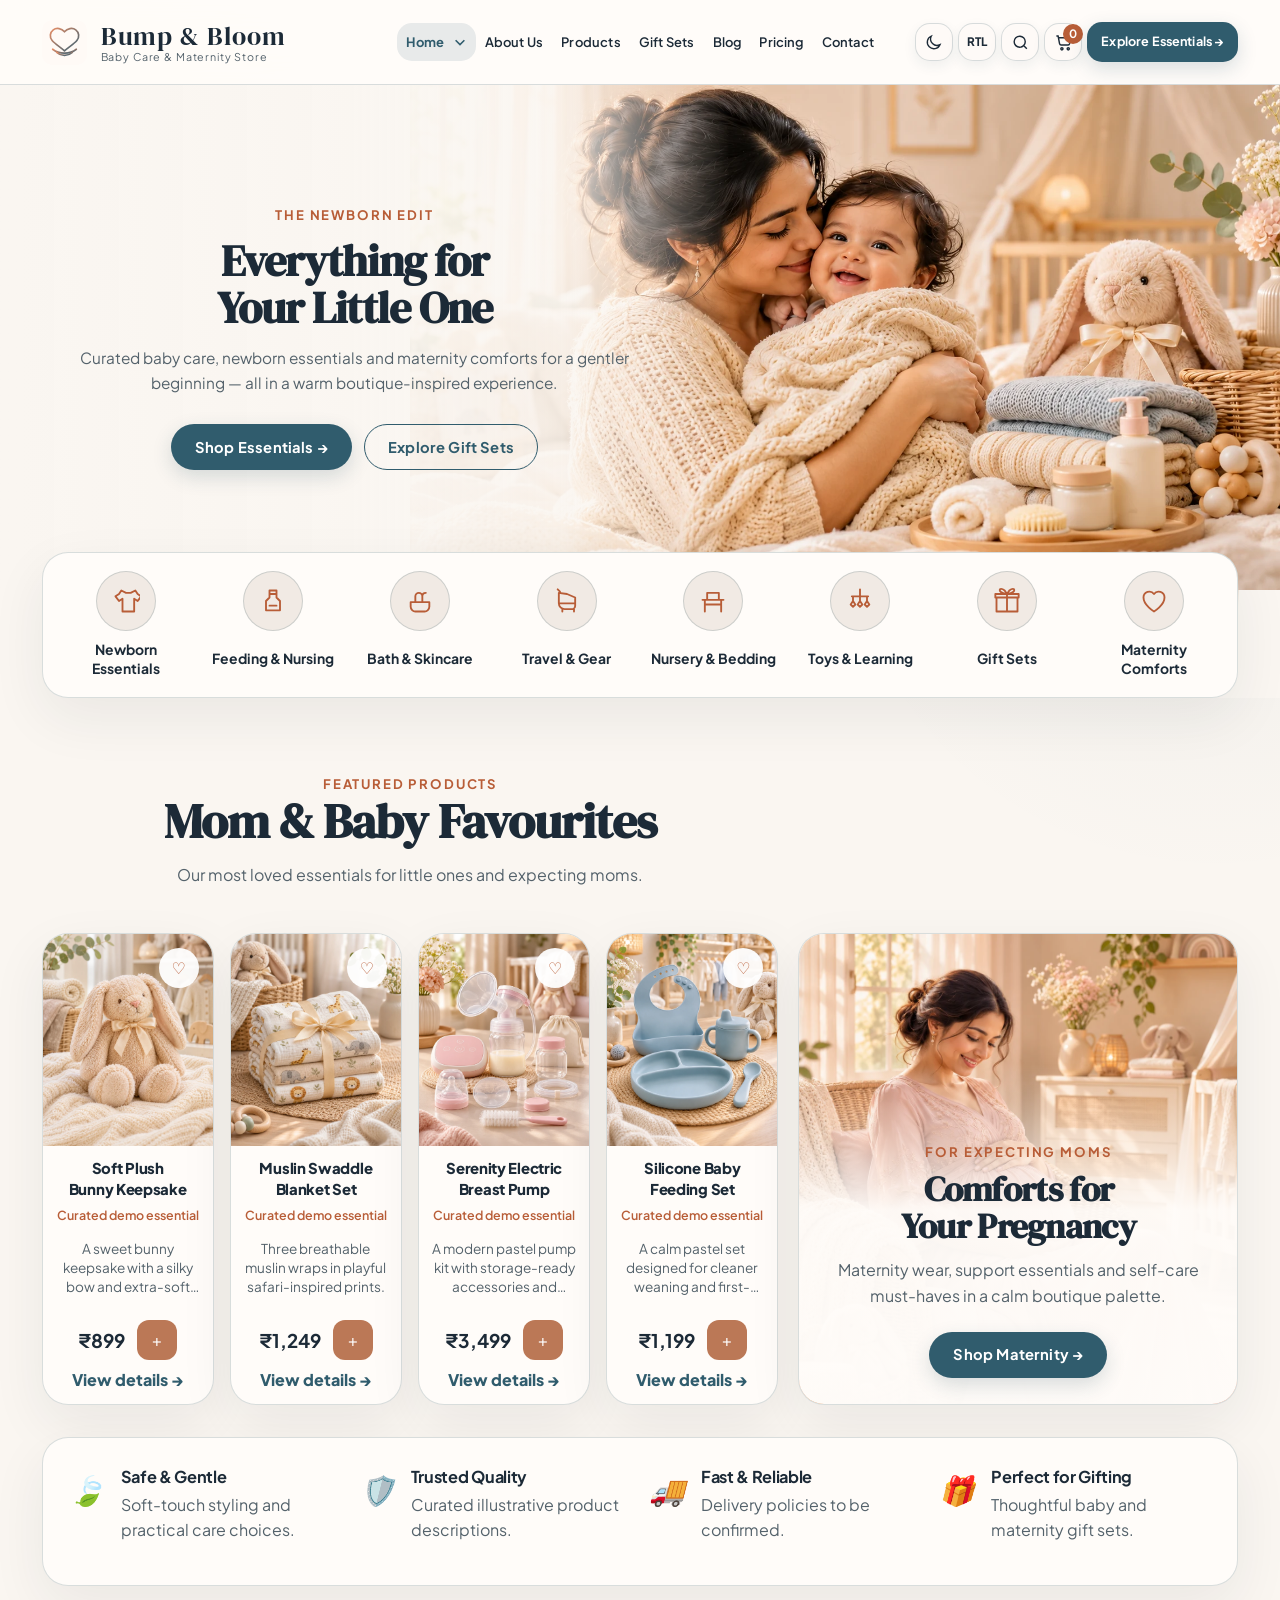
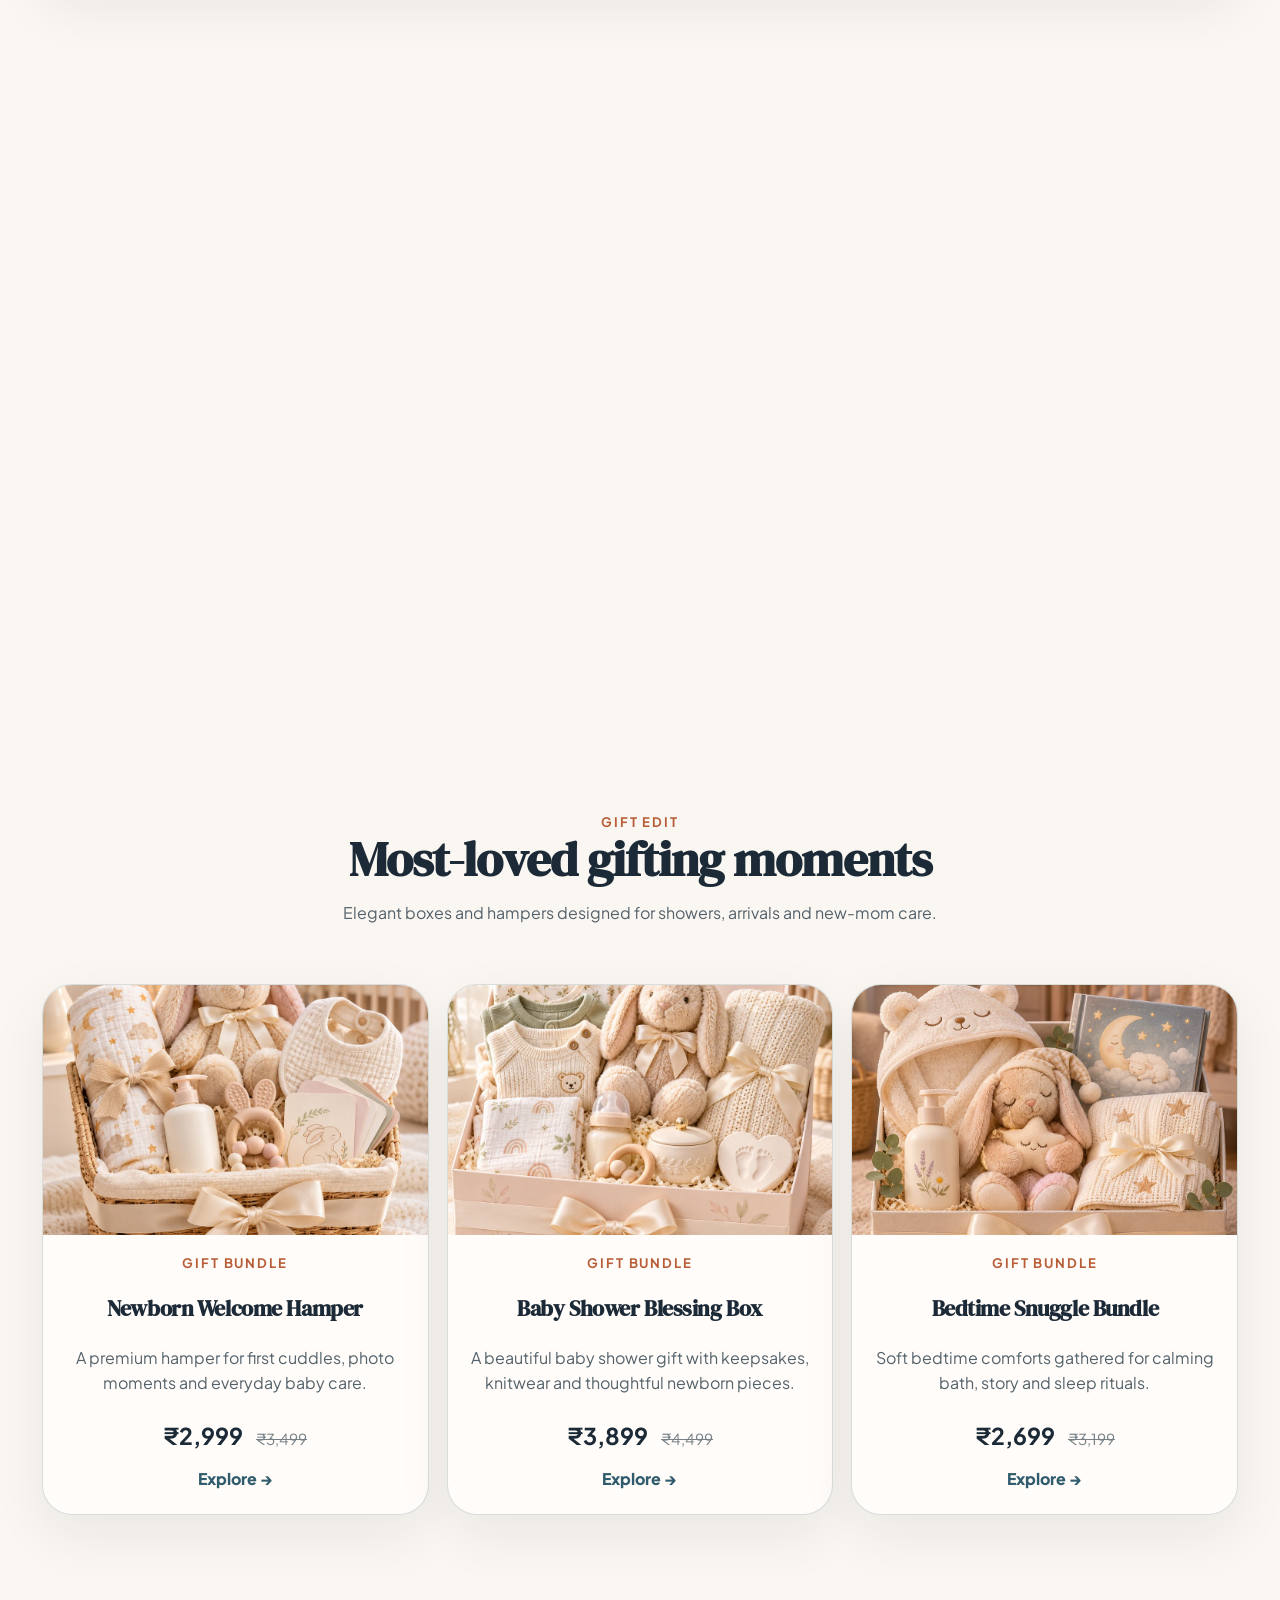
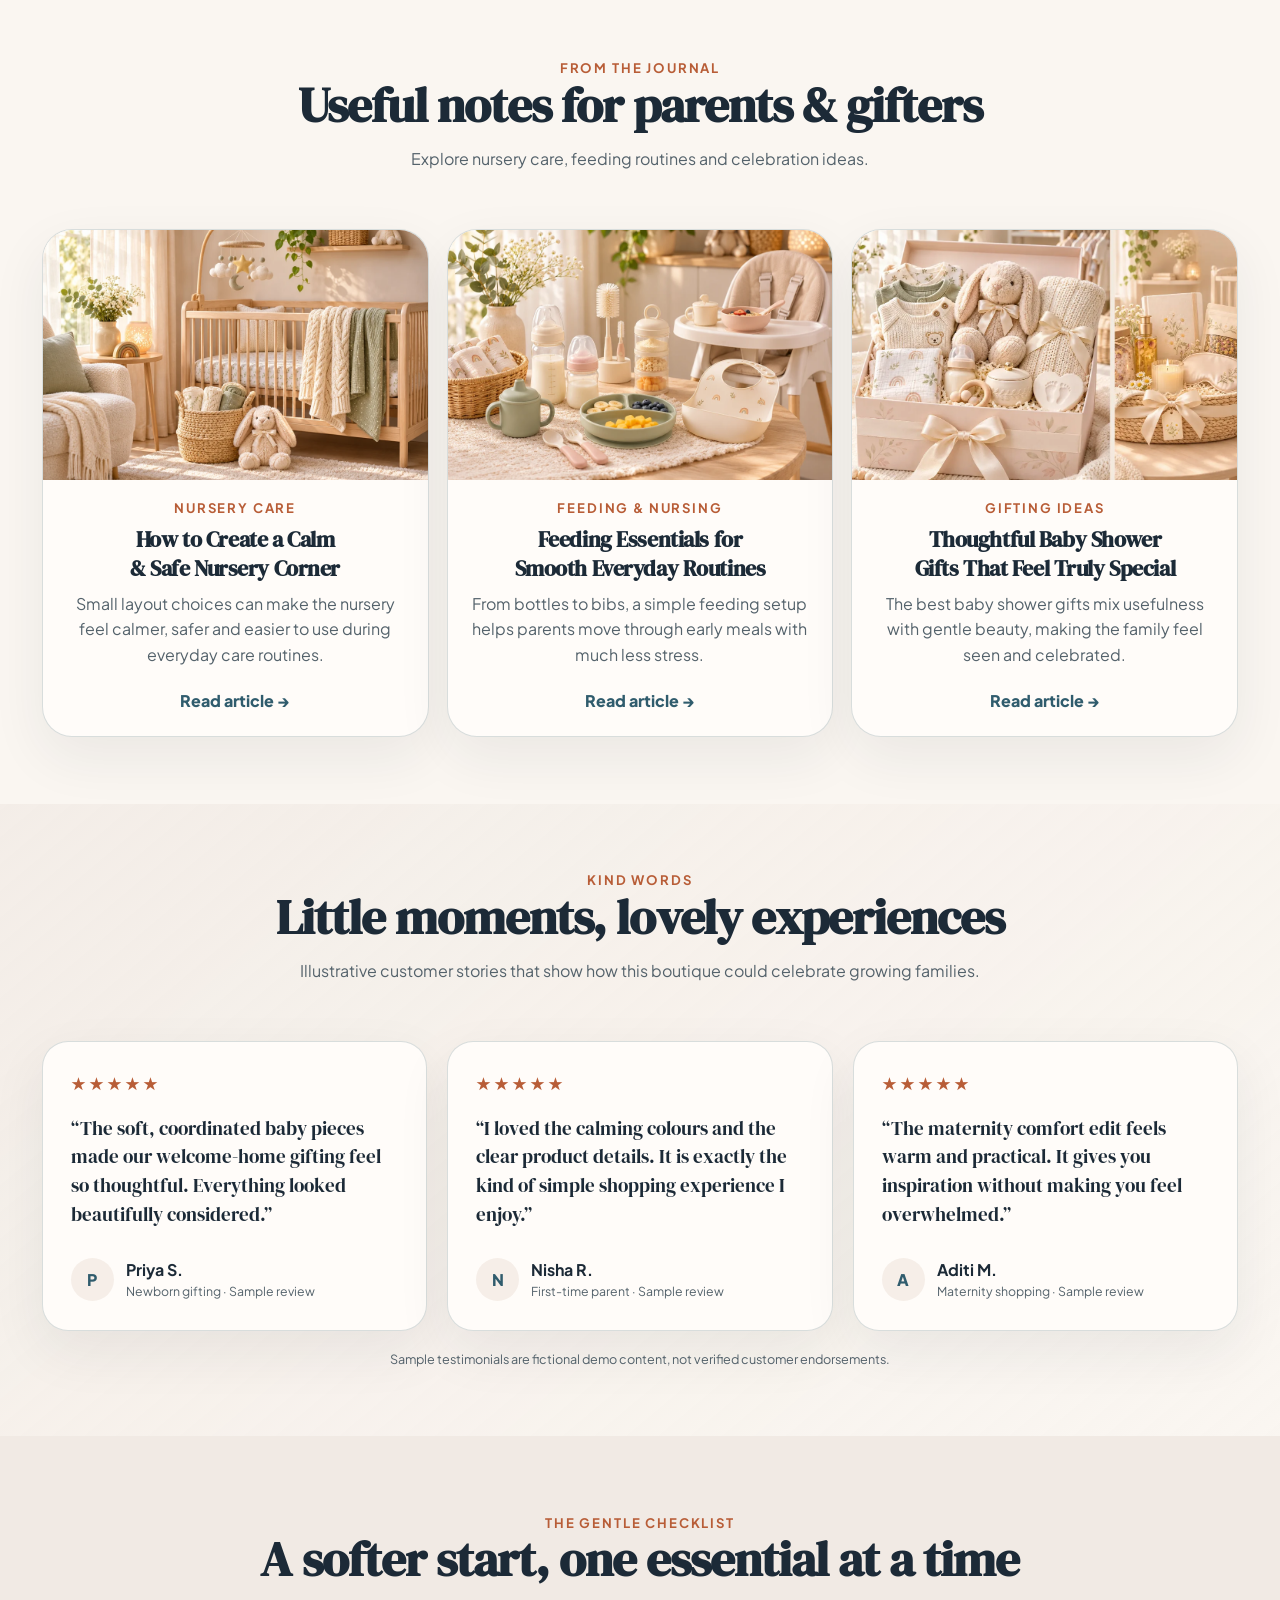
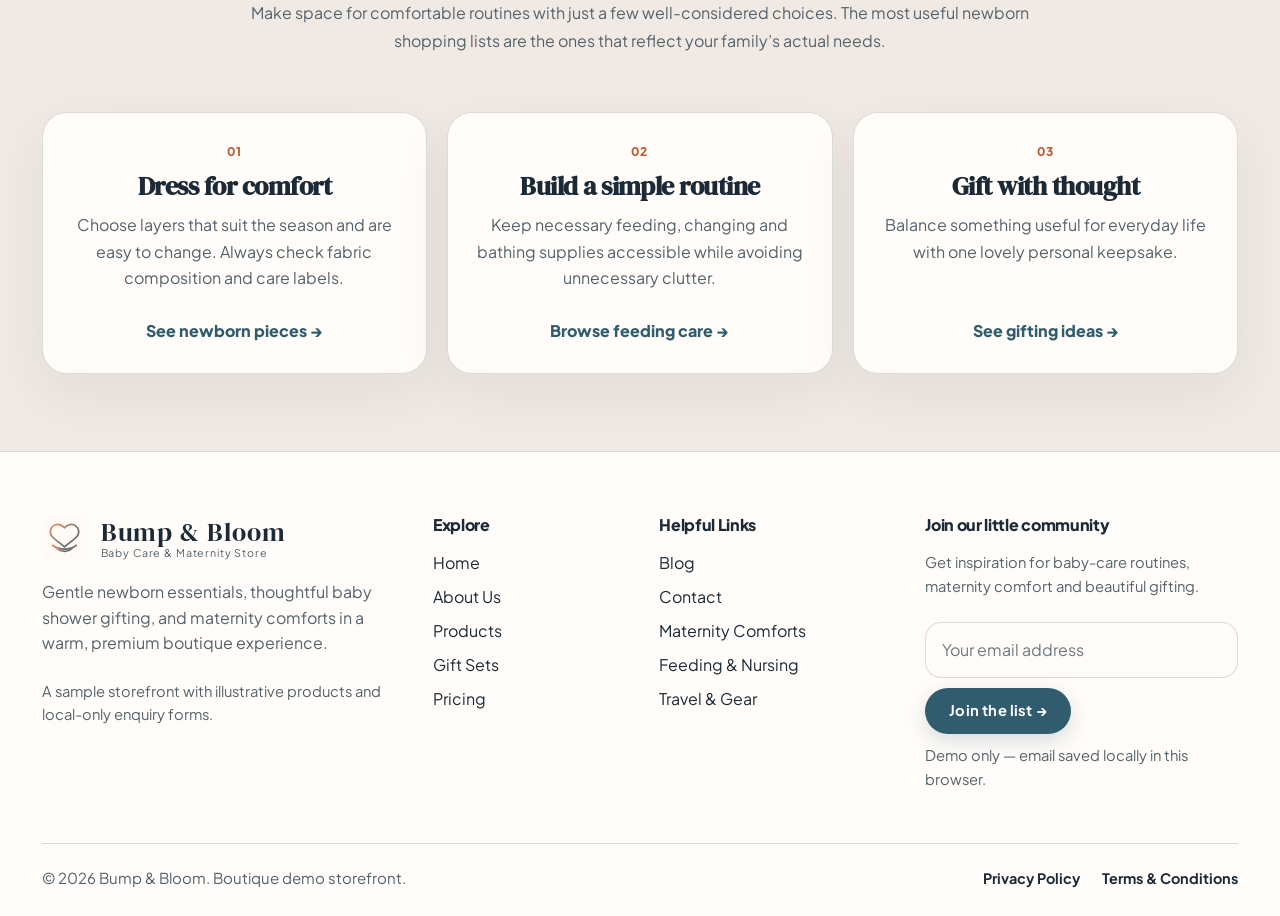
==== Bump and Bloom/index.html @ e18dec55 "Add files via upload" ====
<!DOCTYPE html>

<html data-theme="light" dir="ltr" lang="en">
<head>
<meta charset="utf-8"/>
<meta content="width=device-width, initial-scale=1.0" name="viewport"/>
<meta content="Bump &amp; Bloom — premium baby care, maternity comforts and thoughtful gift sets." name="description"/>
<title>Bump &amp; Bloom | Baby Care &amp; Maternity Store</title>
<link href="assets/icons/favicon.png" rel="icon"/>
<link href="assets/icons/apple-touch-icon.png" rel="apple-touch-icon"/>
<link href="https://fonts.googleapis.com" rel="preconnect"/>
<link crossorigin="" href="https://fonts.gstatic.com" rel="preconnect"/>
<link href="https://fonts.googleapis.com/css2?family=DM+Serif+Display:ital@0;1&amp;family=Plus+Jakarta+Sans:wght@400;500;600;700;800&amp;display=swap" rel="stylesheet"/>
<link href="assets/css/style.css" rel="stylesheet"/>
<link href="assets/css/refinement.css" rel="stylesheet"/><link href="assets/css/premium-update.css" rel="stylesheet"/><link href="assets/css/grand-alignment.css" rel="stylesheet"/><link href="assets/css/site-improvements.css" rel="stylesheet"/>
<script defer="" src="assets/js/data.js"></script>
<script defer="" src="assets/js/site.js"></script>
</head>
<body class="page-tint" data-page="home1">
<div id="siteHeader"></div>
<main>
<section class="hero"><div class="container hero-shell"><div class="hero-grid"><div class="hero-copy"><span class="eyebrow">The Newborn Edit</span><h1>Everything for Your Little One</h1><p class="lead">Curated baby care, newborn essentials and maternity comforts for a gentler beginning — all in a warm boutique-inspired experience.</p><div class="button-row"><a class="btn btn-primary" href="products.html">Shop Essentials →</a><a class="btn btn-outline" href="gift-sets.html">Explore Gift Sets</a></div></div><div class="hero-visual"><img alt="Mother cuddling a smiling baby in a warm nursery" src="assets/images/hero-home.webp"/></div></div></div><div class="container floating-cats"><div class="category-strip glass"><a class="cat-pill" href="products.html?category=Newborn%20Essentials"><div class="cat-icon"><svg aria-hidden="true" fill="none" stroke="currentColor" stroke-linecap="round" stroke-linejoin="round" stroke-width="1.6" viewbox="0 0 24 24"><path d="m8 3-2 3-3 2 3 4 3-2v11h10V10l3 2 3-4-3-2-2-3-4 2h-4z"></path></svg></div><span>Newborn Essentials</span></a><a class="cat-pill" href="products.html?category=Feeding%20%26%20Nursing"><div class="cat-icon"><svg aria-hidden="true" fill="none" stroke="currentColor" stroke-linecap="round" stroke-linejoin="round" stroke-width="1.6" viewbox="0 0 24 24"><path d="M9 3h6v3h-6zM9 6v3l-3 3v8h12v-8l-3-3V6M9 16h6"></path></svg></div><span>Feeding &amp; Nursing</span></a><a class="cat-pill" href="products.html?category=Bath%20%26%20Skincare"><div class="cat-icon"><svg aria-hidden="true" fill="none" stroke="currentColor" stroke-linecap="round" stroke-linejoin="round" stroke-width="1.6" viewbox="0 0 24 24"><path d="M4 13h16v4c0 2-2 4-4 4H8c-2 0-4-2-4-4zm4 0V8a3 3 0 0 1 6 0v5M14 8c0-2 1-3 3-3"></path></svg></div><span>Bath &amp; Skincare</span></a><a class="cat-pill" href="products.html?category=Travel%20%26%20Gear"><div class="cat-icon"><svg aria-hidden="true" fill="none" stroke="currentColor" stroke-linecap="round" stroke-linejoin="round" stroke-width="1.6" viewbox="0 0 24 24"><path d="M5 5v9a5 5 0 0 0 5 5h6a3 3 0 0 0 3-3V9l-7-3-7-1Zm0 9h14M8 19v2M18 19v2M6 4 4 2"></path></svg></div><span>Travel &amp; Gear</span></a><a class="cat-pill" href="products.html?category=Nursery%20%26%20Bedding"><div class="cat-icon"><svg aria-hidden="true" fill="none" stroke="currentColor" stroke-linecap="round" stroke-linejoin="round" stroke-width="1.6" viewbox="0 0 24 24"><path d="M3 11h18M5 11v10M19 11v10M5 15h14M7 5v6M17 5v6M7 5h10"></path></svg></div><span>Nursery &amp; Bedding</span></a><a class="cat-pill" href="products.html?category=Toys%20%26%20Learning"><div class="cat-icon"><svg aria-hidden="true" fill="none" stroke="currentColor" stroke-linecap="round" stroke-linejoin="round" stroke-width="1.6" viewbox="0 0 24 24"><path d="M12 2v6M5 8h14M6 8v4M12 8v4M18 8v4M6 12l-2 3 2 2 2-2zm6 0-2 3 2 2 2-2zm6 0-2 3 2 2 2-2z"></path></svg></div><span>Toys &amp; Learning</span></a><a class="cat-pill" href="gift-sets.html"><div class="cat-icon"><svg aria-hidden="true" fill="none" stroke="currentColor" stroke-linecap="round" stroke-linejoin="round" stroke-width="1.6" viewbox="0 0 24 24"><path d="M3 9h18v12H3zM2 6h20v3H2zM12 6v15M12 6C3 5 5-1 10 3l2 3zm0 0c9-1 7-7 2-3l-2 3z"></path></svg></div><span>Gift Sets</span></a><a class="cat-pill" href="products.html"><div class="cat-icon"><svg aria-hidden="true" fill="none" stroke="currentColor" stroke-linecap="round" stroke-linejoin="round" stroke-width="1.6" viewbox="0 0 24 24"><path d="M12 21s-9-5.4-9-12a5 5 0 0 1 9-3 5 5 0 0 1 9 3c0 6.6-9 12-9 12z"></path></svg></div><span>Maternity Comforts</span></a></div></div></section>
<section class="section"><div class="section-head center featured-intro"><span class="eyebrow">Featured Products</span><h2>Mom &amp; Baby Favourites</h2><p>Our most loved essentials for little ones and expecting moms.</p></div><div class="container featured-wrap"><div><div class="products-grid" id="homeFeatured"></div></div><aside class="promo-card card reveal aligned-promo"><img alt="Expecting mother in a blush dress seated in a cozy nursery" src="assets/images/promo-maternity.webp"/><div class="promo-body"><span class="eyebrow">For Expecting Moms</span><h2 style="font-size:clamp(2rem,3vw,3rem)">Comforts for Your Pregnancy</h2><p>Maternity wear, support essentials and self-care must-haves in a calm boutique palette.</p><div class="button-row"><a class="btn btn-primary" href="products.html?category=Maternity%20Comforts">Shop Maternity →</a></div></div></aside></div><div class="container mt-5"><div class="card icon-feature-bar reveal"><div class="icon-feature"><i>🍃</i><div><h4>Safe &amp; Gentle</h4><p>Soft-touch styling and practical care choices.</p></div></div><div class="icon-feature"><i>🛡️</i><div><h4>Trusted Quality</h4><p>Curated illustrative product descriptions.</p></div></div><div class="icon-feature"><i>🚚</i><div><h4>Fast &amp; Reliable</h4><p>Delivery policies to be confirmed.</p></div></div><div class="icon-feature"><i>🎁</i><div><h4>Perfect for Gifting</h4><p>Thoughtful baby and maternity gift sets.</p></div></div></div></div></section>
<section class="section-sm"><div class="container split-banner"><div class="card banner-copy reveal"><span class="eyebrow">Boutique Gifting</span><h2>Curated gift sets for every soft new beginning</h2><p>From baby showers to newborn welcome hampers, Bump &amp; Bloom helps you gift with warmth, polish and care. Every set is styled to feel premium, practical and celebration-ready.</p><div class="button-row"><a class="btn btn-primary" href="gift-sets.html">See Gift Sets</a><a class="btn btn-outline" href="contact.html">Custom gifting</a></div><div class="mini-kpis"><div class="kpi"><strong>8+</strong><span>Signature essentials</span></div><div class="kpi"><strong>6</strong><span>Curated gift bundles</span></div><div class="kpi"><strong>Demo</strong><span>Demo-style handcrafted look</span></div></div></div><div class="banner-image reveal"><img alt="Luxury newborn welcome hamper with plush bunny and baby essentials" src="assets/images/editorial-gift-welcome.webp"/></div></div></section>
<section class="section"><div class="container"><div class="section-head center"><span class="eyebrow">Gift Edit</span><h2>Most-loved gifting moments</h2><p>Elegant boxes and hampers designed for showers, arrivals and new-mom care.</p></div><div class="gift-grid" id="homeGiftCards"></div></div></section>
<section class="section-sm"><div class="container"><div class="section-head center"><span class="eyebrow">From the Journal</span><h2>Useful notes for parents &amp; gifters</h2><p>Explore nursery care, feeding routines and celebration ideas.</p></div><div class="article-grid" id="homeArticleCards"></div></div></section><section class="section-sm testimonials-section"><div class="container"><div class="section-head center"><span class="eyebrow">Kind Words</span><h2>Little moments, lovely experiences</h2><p>Illustrative customer stories that show how this boutique could celebrate growing families.</p></div><div class="testimonial-grid"><article class="testimonial-card card reveal"><div aria-label="5 out of 5 stars" class="stars">★★★★★</div><blockquote>“The soft, coordinated baby pieces made our welcome-home gifting feel so thoughtful. Everything looked beautifully considered.”</blockquote><div class="review-signature"><span class="review-initial">P</span><div><strong>Priya S.</strong><small>Newborn gifting · Sample review</small></div></div></article><article class="testimonial-card card reveal"><div aria-label="5 out of 5 stars" class="stars">★★★★★</div><blockquote>“I loved the calming colours and the clear product details. It is exactly the kind of simple shopping experience I enjoy.”</blockquote><div class="review-signature"><span class="review-initial">N</span><div><strong>Nisha R.</strong><small>First-time parent · Sample review</small></div></div></article><article class="testimonial-card card reveal"><div aria-label="5 out of 5 stars" class="stars">★★★★★</div><blockquote>“The maternity comfort edit feels warm and practical. It gives you inspiration without making you feel overwhelmed.”</blockquote><div class="review-signature"><span class="review-initial">A</span><div><strong>Aditi M.</strong><small>Maternity shopping · Sample review</small></div></div></article></div><p class="sample-note">Sample testimonials are fictional demo content, not verified customer endorsements.</p></div></section><section class="section feature-notes"><div class="container"><div class="section-head center"><span class="eyebrow">The gentle checklist</span><h2>A softer start, one essential at a time</h2><p>Make space for comfortable routines with just a few well-considered choices. The most useful newborn shopping lists are the ones that reflect your family’s actual needs.</p></div><div class="advice-grid"><article class="advice-card"><span class="advice-num">01</span><h3>Dress for comfort</h3><p>Choose layers that suit the season and are easy to change. Always check fabric composition and care labels.</p><a class="text-link" href="products.html?category=Newborn%20Essentials">See newborn pieces →</a></article><article class="advice-card"><span class="advice-num">02</span><h3>Build a simple routine</h3><p>Keep necessary feeding, changing and bathing supplies accessible while avoiding unnecessary clutter.</p><a class="text-link" href="products.html?category=Feeding%20%26%20Nursing">Browse feeding care →</a></article><article class="advice-card"><span class="advice-num">03</span><h3>Gift with thought</h3><p>Balance something useful for everyday life with one lovely personal keepsake.</p><a class="text-link" href="gift-sets.html">See gifting ideas →</a></article></div></div></section></main>
<div id="siteFooter"></div>
<div class="sticky-cta-mobile"><a class="btn btn-outline" href="contact.html">Contact</a><a class="btn btn-primary" href="products.html">Shop Now</a></div>
</body>
</html>
---- Bump and Bloom/assets/css/style.css ----
:root{
  --bg:#fffaf6;--bg-soft:#f8f2ec;--surface:#ffffff;--surface-2:#f4ede6;--text:#1f2740;--muted:#5f6777;--border:rgba(53,95,115,.12);--primary:#355f73;--primary-2:#4c7487;--accent:#e48c64;--success:#7a9b85;--shadow:0 22px 44px rgba(31,39,64,.08);--radius:26px;--container:min(1220px, calc(100% - 32px));--header-h:86px;
}
html[data-theme="dark"]{--bg:#171719;--bg-soft:#222327;--surface:#23252a;--surface-2:#2a2d34;--text:#f4efe8;--muted:#c8c0b7;--border:rgba(255,250,246,.08);--primary:#83adc1;--primary-2:#6f9aae;--accent:#f1ae87;--success:#91b29d;--shadow:0 22px 44px rgba(0,0,0,.35)}
*{box-sizing:border-box}html{scroll-behavior:smooth}body{margin:0;font-family:"Plus Jakarta Sans",system-ui,-apple-system,Segoe UI,Roboto,sans-serif;background:var(--bg);color:var(--text);line-height:1.6;-webkit-font-smoothing:antialiased}a{text-decoration:none;color:inherit}img{max-width:100%;display:block}button,input,select,textarea{font:inherit}button{cursor:pointer}.container{width:var(--container);margin-inline:auto}.section{padding:92px 0}.section-sm{padding:64px 0}.section-head{max-width:720px;margin:0 0 32px}.section-head.center{text-align:center;margin-inline:auto}.eyebrow{display:inline-flex;gap:10px;align-items:center;font-size:.82rem;letter-spacing:.18em;text-transform:uppercase;color:var(--accent);font-weight:700}.eyebrow:after{content:"";width:56px;height:2px;border-radius:999px;background:currentColor;opacity:.5}h1,h2,h3,h4{font-family:"DM Serif Display",Georgia,serif;line-height:1.08;letter-spacing:-.02em;margin:0 0 12px}h1{font-size:clamp(2.5rem,5vw,4.6rem)}h2{font-size:clamp(2rem,3.8vw,3.4rem)}h3{font-size:1.35rem}p{margin:0 0 14px;color:var(--muted)}.lead{font-size:1.08rem;max-width:62ch}.btn,.icon-btn,.chip{transition:transform .28s ease,box-shadow .28s ease,background .28s ease,color .28s ease,border-color .28s ease}.btn{display:inline-flex;align-items:center;justify-content:center;gap:10px;border-radius:999px;padding:14px 24px;border:1px solid transparent;font-weight:700}.btn:hover,.icon-btn:hover,.chip:hover{transform:translateY(-2px)}.btn-primary{background:var(--primary);color:#fff;box-shadow:var(--shadow)}.btn-primary:hover{background:var(--primary-2)}.btn-outline{border-color:var(--primary);color:var(--primary);background:transparent}.button-row{display:flex;flex-wrap:wrap;gap:14px;margin-top:24px}.card{background:var(--surface);border:1px solid var(--border);border-radius:var(--radius);box-shadow:var(--shadow)}.glass{backdrop-filter:blur(10px)}.topbar{background:var(--primary);color:#fff;font-size:.9rem}.topbar .container{display:flex;align-items:center;justify-content:space-between;gap:14px;padding:10px 0}.topbar-links,.topbar-note{display:flex;gap:18px;flex-wrap:wrap;align-items:center}.topbar-note span,.topbar-links a{opacity:.92}.site-header{position:sticky;top:0;z-index:40;background:rgba(255,250,246,.92);backdrop-filter:blur(12px);border-bottom:1px solid transparent}html[data-theme="dark"] .site-header{background:rgba(23,23,25,.9)}.site-header.is-scrolled{border-bottom-color:var(--border);box-shadow:0 10px 30px rgba(0,0,0,.04)}.nav-shell{display:grid;grid-template-columns:auto 1fr auto;gap:18px;align-items:center;min-height:var(--header-h)}.brand{display:flex;align-items:center;gap:14px;min-width:0}.brand img{width:56px;height:56px;flex:0 0 auto}.brand-copy{display:flex;flex-direction:column;line-height:1.1;min-width:0}.brand-name{font-family:"DM Serif Display",serif;font-size:2rem;letter-spacing:.02em;white-space:nowrap}.brand-sub{font-size:.85rem;color:var(--muted);white-space:nowrap}.site-nav{display:flex;align-items:center;justify-content:center;gap:8px;flex-wrap:wrap}.site-nav a,.dropdown-trigger{padding:12px 14px;border-radius:999px;font-weight:600;background:transparent;border:none;display:inline-flex;align-items:center;gap:8px}.site-nav a.active,.dropdown-trigger.active,.site-nav a:hover,.dropdown-trigger:hover{color:var(--primary)}.dropdown{position:relative}.dropdown-panel{position:absolute;top:calc(100% + 12px);left:0;min-width:220px;padding:12px;background:var(--surface);border:1px solid var(--border);border-radius:20px;box-shadow:var(--shadow);display:grid;gap:6px;opacity:0;pointer-events:none;transform:translateY(8px);transition:.24s ease}.dropdown.open .dropdown-panel{opacity:1;pointer-events:auto;transform:translateY(0)}.dropdown-panel a{padding:12px 14px;border-radius:14px}.dropdown-panel a.current,.dropdown-panel a:hover{background:var(--surface-2)}.nav-actions{display:flex;align-items:center;gap:10px}.icon-btn{width:46px;height:46px;border-radius:999px;border:1px solid var(--border);background:var(--surface);display:inline-flex;align-items:center;justify-content:center;position:relative}.icon-btn .bubble{position:absolute;top:0;right:-2px;min-width:20px;height:20px;border-radius:999px;background:var(--accent);color:#fff;font-size:.72rem;display:grid;place-items:center;padding-inline:5px;font-weight:700}.mobile-toggle{display:none}.mobile-drawer{display:none;padding:0 0 18px;background:var(--bg)}.mobile-drawer.open{display:grid;gap:10px;border-top:1px solid var(--border)}.mobile-drawer a,.mobile-home-btn{padding:13px 4px;border:none;background:none;text-align:start;font-weight:700}.mobile-home-sub{display:none;padding-inline-start:16px}.mobile-home-sub.open{display:grid}.hero{padding:36px 0 0}.hero-shell{position:relative;background:var(--surface);border:1px solid var(--border);border-radius:36px;overflow:hidden;box-shadow:var(--shadow)}.hero-grid{display:grid;grid-template-columns:1.03fr .97fr;align-items:stretch}.hero-copy{padding:62px 56px 88px;background:linear-gradient(135deg,rgba(228,140,100,.09),transparent 38%),radial-gradient(circle at left top, rgba(53,95,115,.09), transparent 40%)}.hero-copy h1{max-width:10ch}.hero-copy .lead{max-width:48ch}.hero-visual{min-height:540px;background:var(--bg-soft)}.hero-visual img{width:100%;height:100%;object-fit:cover}.floating-cats{position:relative;margin-top:-44px;z-index:2}.category-strip{background:var(--surface);border:1px solid var(--border);border-radius:28px;box-shadow:var(--shadow);padding:18px;display:grid;grid-template-columns:repeat(8,1fr);gap:14px;align-items:stretch}.cat-pill{display:grid;gap:10px;justify-items:center;text-align:center;padding:12px 10px;border-radius:20px}.cat-pill:hover{background:var(--surface-2)}.cat-icon{width:62px;height:62px;border-radius:50%;display:grid;place-items:center;background:var(--bg-soft);color:var(--accent);font-size:1.5rem;border:1px solid var(--border)}.cat-pill span{font-size:.94rem;font-weight:700;line-height:1.35}.featured-wrap{display:grid;grid-template-columns:minmax(0,1fr) 360px;gap:24px;align-items:start}.products-grid{display:grid;grid-template-columns:repeat(4,minmax(0,1fr));gap:18px}.product-card{display:grid;gap:0;overflow:hidden;position:relative}.product-thumb{position:relative;aspect-ratio:4/5;background:var(--surface-2)}.product-thumb img{width:100%;height:100%;object-fit:cover}.badge-heart{position:absolute;top:14px;right:14px;width:40px;height:40px;border:none;border-radius:50%;background:rgba(255,255,255,.94);display:grid;place-items:center;color:var(--accent);box-shadow:var(--shadow)}.product-body{padding:16px 16px 18px}.rating{display:flex;align-items:center;gap:7px;color:#e6a13d;font-size:.88rem;font-weight:700;margin-bottom:6px}.price-row{display:flex;align-items:center;justify-content:space-between;gap:10px;margin-top:8px}.price strong{color:#8c2438;font-size:1.45rem}.price s{color:var(--muted);opacity:.8;font-size:.95rem;margin-inline-start:7px}.cart-mini{width:40px;height:40px;border-radius:12px;border:none;background:var(--accent);color:#fff;display:grid;place-items:center}.promo-card{overflow:hidden}.promo-card img{aspect-ratio:4/5;object-fit:cover;width:100%}.promo-body{padding:24px}.icon-feature-bar{display:grid;grid-template-columns:repeat(4,1fr);gap:18px;padding:28px 26px}.icon-feature{display:flex;gap:16px;align-items:flex-start}.icon-feature i{font-size:1.8rem;color:var(--primary)}.icon-feature h4{font-family:inherit;font-size:1.02rem;line-height:1.3;margin-bottom:4px}.split-banner{display:grid;grid-template-columns:1.1fr .9fr;gap:24px;align-items:center}.banner-copy{padding:36px}.banner-image{border-radius:32px;overflow:hidden;box-shadow:var(--shadow)}.banner-image img{width:100%;height:100%;min-height:420px;object-fit:cover}.highlight-grid{display:grid;grid-template-columns:repeat(3,1fr);gap:18px}.highlight-card{padding:28px}.highlight-card i{font-size:1.6rem;color:var(--accent)}.page-hero{padding:48px 0 28px}.page-hero-shell{display:grid;grid-template-columns:1.05fr .95fr;gap:22px;align-items:center;padding:30px}.page-hero-shell img{width:100%;height:100%;object-fit:cover;min-height:300px;border-radius:28px}.filter-layout{display:grid;grid-template-columns:290px 1fr;gap:24px}.filter-panel{position:sticky;top:calc(var(--header-h) + 24px);align-self:start;padding:22px}.filter-group{display:grid;gap:10px;margin-bottom:22px}.input,.select,textarea{width:100%;padding:14px 16px;border-radius:16px;border:1px solid var(--border);background:var(--surface);color:var(--text)}label{font-weight:700;font-size:.95rem}.check-grid{display:grid;gap:10px}.check-item{display:flex;gap:10px;align-items:flex-start;color:var(--muted)}.catalog-head{display:flex;align-items:end;justify-content:space-between;gap:16px;margin-bottom:18px}.catalog-grid{display:grid;grid-template-columns:repeat(3,minmax(0,1fr));gap:18px}.detail-wrap{display:grid;grid-template-columns:minmax(0,1.05fr) .95fr;gap:28px;align-items:start}.detail-gallery{display:grid;gap:16px}.detail-main{border-radius:32px;overflow:hidden;border:1px solid var(--border);background:var(--surface)}.detail-main img{width:100%;height:auto;display:block}.detail-panel{padding:28px}.detail-meta{display:flex;flex-wrap:wrap;gap:10px;margin:16px 0}.chip{padding:10px 14px;border-radius:999px;background:var(--surface-2);font-size:.92rem;font-weight:700;display:inline-flex;align-items:center;gap:8px}.spec-list{display:grid;gap:12px;margin:24px 0;padding:18px;border:1px solid var(--border);border-radius:24px;background:var(--surface-2)}.spec-row{display:flex;justify-content:space-between;gap:20px}.related-grid,.gift-grid,.article-grid,.team-grid,.pricing-grid,.faq-grid{display:grid;gap:18px}.related-grid,.gift-grid,.article-grid,.team-grid{grid-template-columns:repeat(3,minmax(0,1fr))}.gift-card,.article-card,.team-card,.price-card,.faq-item,.value-card{background:var(--surface);border:1px solid var(--border);border-radius:30px;box-shadow:var(--shadow);overflow:hidden}.gift-card img,.article-card img,.team-card img{width:100%;aspect-ratio:4/5;object-fit:cover}.article-card img.heroish{aspect-ratio:4/3}.card-body{padding:18px 18px 22px}.blog-layout{display:grid;grid-template-columns:300px 1fr;gap:24px}.team-card .card-body{text-align:center}.team-card h3{margin-bottom:4px}.team-card p.role{font-weight:700;color:var(--accent);margin-bottom:10px}.values-grid{display:grid;grid-template-columns:repeat(3,1fr);gap:18px}.value-card{padding:28px}.value-card i{font-size:1.5rem;color:var(--primary)}.story-panel{display:grid;grid-template-columns:1fr 1fr;gap:24px;align-items:center}.story-panel img{width:100%;height:100%;object-fit:cover;border-radius:30px;min-height:420px}.price-card{padding:28px;display:grid;gap:18px}.price-card.featured{border-color:rgba(228,140,100,.35);background:linear-gradient(180deg, rgba(228,140,100,.1), transparent)}.price{display:flex;align-items:baseline;gap:6px}.price .big{font-size:3rem;font-family:"DM Serif Display",serif}.list{display:grid;gap:12px;padding:0;margin:0;list-style:none;color:var(--muted)}.faq-question{width:100%;padding:20px 24px;border:none;background:none;color:var(--text);font-weight:800;display:flex;justify-content:space-between;gap:16px;text-align:start}.faq-answer{padding:0 24px 22px;display:none}.faq-item.open .faq-answer{display:block}.contact-layout{display:grid;grid-template-columns:.95fr 1.05fr;gap:24px}.contact-card{padding:26px}.info-list{display:grid;gap:14px;margin-top:18px}.info-item{display:flex;gap:14px;align-items:flex-start}.info-item i{width:42px;height:42px;display:grid;place-items:center;border-radius:14px;background:var(--surface-2);color:var(--primary)}.form-grid{display:grid;grid-template-columns:1fr 1fr;gap:16px}.form-grid .full{grid-column:1/-1}.error{color:#bf4e58;font-size:.85rem;min-height:18px}.map-card{border-radius:30px;overflow:hidden;border:1px solid var(--border);min-height:240px;background:linear-gradient(135deg, rgba(53,95,115,.16), rgba(228,140,100,.13));display:grid;place-items:center;text-align:center;padding:24px}.site-footer{padding:76px 0 34px;background:var(--surface);border-top:1px solid var(--border);margin-top:80px}.footer-grid{display:grid;grid-template-columns:1.2fr .85fr .85fr 1fr;gap:30px}.footer-brand p{max-width:38ch}.footer-col{display:grid;align-content:start;gap:10px}.footer-col h4{font-family:inherit;font-size:1rem;margin-bottom:8px}.newsletter{display:grid;gap:12px}.footer-bottom{display:flex;justify-content:space-between;gap:14px;flex-wrap:wrap;padding-top:24px;margin-top:24px;border-top:1px solid var(--border);color:var(--muted);font-size:.94rem}.socials{display:flex;gap:10px}.socials a{width:40px;height:40px;border-radius:50%;display:grid;place-items:center;background:var(--bg-soft);border:1px solid var(--border);color:var(--primary)}.text-link{font-weight:800;color:var(--primary)}.empty-state{padding:26px;text-align:center;border:1px dashed var(--border);border-radius:26px;background:var(--surface)}.notice{padding:12px 14px;border-radius:16px;background:rgba(122,155,133,.12);color:var(--text)}.mini-kpis{display:grid;grid-template-columns:repeat(3,1fr);gap:16px;margin-top:28px}.kpi{padding:18px;border-radius:22px;background:var(--surface);border:1px solid var(--border);text-align:center}.kpi strong{display:block;font-size:2rem;font-family:"DM Serif Display",serif;color:var(--primary)}.reveal{opacity:0;transform:translateY(16px);transition:opacity .55s ease,transform .55s ease}.reveal.visible{opacity:1;transform:none}.sticky-cta-mobile{display:none}.page-tint{background:linear-gradient(180deg, rgba(53,95,115,.04), transparent 40%)}.small{font-size:.92rem}.muted{color:var(--muted)}.mt-3{margin-top:18px}.mt-4{margin-top:24px}.mt-5{margin-top:32px}
a:focus-visible,button:focus-visible,input:focus-visible,select:focus-visible,textarea:focus-visible{outline:3px solid rgba(228,140,100,.45);outline-offset:3px}
html[dir="rtl"] .site-nav,html[dir="rtl"] .nav-actions{flex-direction:row-reverse}html[dir="rtl"] .brand,html[dir="rtl"] .icon-feature,html[dir="rtl"] .info-item,html[dir="rtl"] .rating,html[dir="rtl"] .price-row{direction:rtl}html[dir="rtl"] .hero-grid,html[dir="rtl"] .page-hero-shell,html[dir="rtl"] .featured-wrap,html[dir="rtl"] .split-banner,html[dir="rtl"] .filter-layout,html[dir="rtl"] .detail-wrap,html[dir="rtl"] .story-panel,html[dir="rtl"] .contact-layout{direction:rtl}
@media (max-width:1180px){.category-strip{grid-template-columns:repeat(4,1fr)}.products-grid{grid-template-columns:repeat(2,minmax(0,1fr))}.catalog-grid,.related-grid,.gift-grid,.article-grid,.team-grid,.pricing-grid,.values-grid{grid-template-columns:repeat(2,minmax(0,1fr))}.footer-grid{grid-template-columns:repeat(2,1fr)}}
@media (max-width:1024px){.site-nav{display:none}.mobile-toggle{display:inline-flex}.hero-grid,.page-hero-shell,.featured-wrap,.split-banner,.filter-layout,.detail-wrap,.story-panel,.contact-layout,.blog-layout{grid-template-columns:1fr}.hero-copy{padding:48px 28px 90px}.hero-visual{min-height:420px}.icon-feature-bar{grid-template-columns:repeat(2,1fr)}.filter-panel{position:static}}
@media (max-width:768px){.section{padding:72px 0}.topbar .container{padding:12px 0;justify-content:center;text-align:center}.topbar-links{display:none}.brand-name{font-size:1.6rem}.brand-sub{white-space:normal}.nav-actions .nav-cta{display:none}.category-strip{grid-template-columns:repeat(2,1fr);padding:14px}.products-grid,.catalog-grid,.related-grid,.gift-grid,.article-grid,.team-grid,.pricing-grid,.values-grid,.highlight-grid,.mini-kpis{grid-template-columns:1fr}.form-grid{grid-template-columns:1fr}.hero-copy{padding:38px 22px 86px}.page-hero-shell{padding:20px}.icon-feature-bar{grid-template-columns:1fr}.footer-grid{grid-template-columns:1fr}.sticky-cta-mobile{display:flex;position:fixed;left:0;right:0;bottom:0;z-index:45;background:rgba(255,250,246,.96);backdrop-filter:blur(12px);padding:12px 16px;border-top:1px solid var(--border);gap:12px}html[data-theme="dark"] .sticky-cta-mobile{background:rgba(23,23,25,.94)}body{padding-bottom:84px}}
@media (max-width:420px){.container{width:min(100% - 20px, 1220px)}.icon-btn{width:42px;height:42px}.btn{padding:13px 18px}.hero-copy{padding:32px 18px 82px}.promo-body,.detail-panel,.contact-card,.filter-panel,.price-card,.value-card,.highlight-card{padding:20px}}
---- Bump and Bloom/assets/css/refinement.css ----
/* Visual refinements aligned to the BUMP & BLOOM reference direction. */
:root{--bg:#faf6f0;--bg-soft:#f6ede4;--surface:#fffdfb;--primary:#315d70;--accent:#c46a44;--muted:#505a63}
html[data-theme="dark"]{--bg:#182832;--bg-soft:#20333e;--surface:#293d47;--surface-2:#314752;--primary:#afd7e8;--accent:#f2aa8a;--text:#fff9f2;--muted:#ced6d8}
/* full-bleed boutique masthead, large editorial photo at right */
.hero{padding:0}.hero-shell{width:100%;border:none;border-radius:0;box-shadow:none;max-width:none;position:relative}.hero-grid{display:block;min-height:380px}.hero-visual{position:absolute;inset-block:0;inset-inline-end:0;width:68%;min-height:0}.hero-visual img{object-position:center 42%}.hero-copy{position:relative;z-index:1;width:52%;padding:32px 38px 72px max(32px, calc((100vw - 1220px)/2));min-height:380px;display:flex;flex-direction:column;justify-content:center;background:linear-gradient(90deg,var(--bg) 2%,color-mix(in srgb, var(--bg) 96%,transparent) 74%,transparent)}.hero-copy h1{font-size:clamp(2.8rem,4vw,4.35rem);max-width:11ch}.hero-copy p{max-width:40ch}.hero-copy .button-row{margin-top:12px}.hero-copy .btn{padding:12px 21px}.floating-cats{margin-top:-38px}.category-strip{padding:13px;border-radius:26px;gap:6px;max-width:1320px;margin-inline:auto}.cat-pill{padding:5px;border-radius:18px}.cat-icon{width:60px;height:60px;color:var(--accent)}.cat-pill span{font-size:.87rem}
/* showcase: tight tiles + tall elegant promo panel */
.featured-wrap{grid-template-columns:minmax(0,1fr) 430px;gap:18px}.featured-wrap .section-head{margin-bottom:18px}.products-grid{gap:14px}.product-body{padding:12px;display:flex;flex-direction:column;align-items:stretch;flex:1}.product-card{display:flex;flex-direction:column;min-width:0}.product-card .product-body>p{font-size:.85rem;line-height:1.4;min-height:60px;display:-webkit-box;-webkit-line-clamp:3;-webkit-box-orient:vertical;overflow:hidden}.product-card h3{font-family:"Plus Jakarta Sans",system-ui,sans-serif;font-size:.93rem;font-weight:800;line-height:1.4;min-height:2.7em}.product-card .price-row{margin-top:auto}.product-card .price strong{font-size:1.18rem}.product-card .rating{font-size:.78rem;color:var(--accent)}.product-card .button-row{margin-top:8px}.promo-card{position:relative;min-height:440px;display:flex;align-items:flex-end}.promo-card>img{position:absolute;inset:0;width:100%;height:100%;object-fit:cover;object-position:center 25%}.promo-body{position:relative;z-index:1;width:100%;padding:54px 24px 24px;background:linear-gradient(0deg,color-mix(in srgb,var(--surface) 99%,transparent) 10%,color-mix(in srgb,var(--surface) 94%,transparent) 67%,transparent)}.promo-card .btn-primary{background:#8b2e48}.promo-card .btn-primary:hover{background:#a24660}.section{padding:72px 0}.section-sm{padding:55px 0}
.topbar{font-size:.78rem}.topbar .container{padding:7px 0}.nav-shell{min-height:72px}.brand img{width:49px;height:49px}.brand-name{font-size:1.8rem}.brand-sub{font-size:.68rem;letter-spacing:.08em}.site-nav{gap:0}.site-nav a,.dropdown-trigger{padding:10px 11px;font-size:.89rem}.nav-actions{gap:6px}.icon-btn{width:42px;height:42px}.nav-cta{padding:10px 17px}.section-head.center .eyebrow{justify-content:center}
/* well-behaved fixed-size photos, compact profiles */
.team-card>img{width:110px;height:110px;aspect-ratio:1;object-fit:cover;margin:24px auto 0;border-radius:50%}.team-card .card-body{padding-top:14px}.team-grid{grid-template-columns:repeat(2,minmax(0,1fr));max-width:850px;margin-inline:auto}.article-card .card-body,.gift-card .card-body{display:flex;flex-direction:column;height:calc(100% - 250px)}.article-card>img,.gift-card>img{height:250px;aspect-ratio:auto}.article-card .card-body .text-link,.gift-card .card-body .price-row{margin-top:auto}
/* order bag */
.cart-grid{display:grid;grid-template-columns:minmax(0,1.6fr) 360px;gap:25px;align-items:start}.cart-summary{padding:28px;display:grid;gap:16px;position:sticky;top:100px}.cart-summary h2{font-size:2rem}.cart-summary .cart-total{font-weight:800;padding-top:16px;border-top:1px solid var(--border)}.cart-items{display:grid;gap:16px}.cart-empty{padding:44px;text-align:center}.cart-empty-icon{font-size:3rem;color:var(--accent)}.cart-line{display:flex;gap:18px;padding:16px;align-items:center}.cart-line>img{width:112px;height:128px;border-radius:16px;object-fit:cover}.cart-line-body{flex:1;min-width:0}.cart-line-title{font-weight:800}.cart-line p{margin-top:6px}.cart-line>strong{white-space:nowrap}.cart-qty{display:flex;align-items:center;gap:10px;margin-top:10px}.cart-qty button:not(.remove-link){width:32px;height:32px;border-radius:50%;border:1px solid var(--border);color:var(--text);background:var(--surface-2)}.remove-link{border:0;background:none;color:var(--accent);text-decoration:underline}.cart-preview{padding:32px}.btn-block{width:100%}#checkoutPreview{scroll-margin-top:100px}#checkoutPreview[hidden]{display:none}
.price-card{height:100%;align-content:space-between}.price-card>.btn{margin-top:auto}.pricing-grid{grid-template-columns:repeat(3,minmax(0,1fr))}.price .big{font-size:2.4rem}.price strong{color:var(--accent)}
html[data-theme="dark"] .btn-primary{color:#122733}html[data-theme="dark"] .topbar{background:#244a5e;color:#fff}html[data-theme="dark"] .promo-card .btn-primary{color:#fff}html[data-theme="dark"] .price strong{color:var(--accent)}
@media(max-width:1240px){.nav-shell{gap:10px}.nav-cta{display:none}.featured-wrap{grid-template-columns:minmax(0,1fr) 330px}.hero-copy{padding-inline-start:36px}}
@media(max-width:1024px){.hero-shell{width:100%}.featured-wrap{grid-template-columns:1fr}.featured-wrap .products-grid{grid-template-columns:repeat(4,minmax(0,1fr))}.promo-card{min-height:340px;max-width:100%;display:block}.promo-card>img{object-position:center 35%}.promo-body{position:absolute;inset-block-end:0}.cart-grid{grid-template-columns:1fr}.cart-summary{position:static}.hero-copy{width:60%}.hero-visual{width:70%}.team-grid{grid-template-columns:repeat(2,1fr)}}
@media(max-width:768px){.hero-grid{display:flex;flex-direction:column}.hero-copy{order:1;width:100%;min-height:0;padding:30px 20px 38px;background:var(--bg)}.hero-visual{order:0;position:relative;width:100%;height:290px;min-height:0}.hero-visual img{object-position:center 45%}.hero-copy h1{font-size:clamp(2.7rem,9vw,3.6rem)}.floating-cats{margin-top:0}.category-strip{grid-template-columns:repeat(4,1fr);border-radius:0;padding:12px;gap:8px}.cat-icon{width:50px;height:50px}.cat-pill span{font-size:.75rem}.featured-wrap .products-grid{grid-template-columns:repeat(2,minmax(0,1fr))}.featured-wrap .section-head{margin-inline:auto}.promo-card{min-height:350px}.team-grid,.pricing-grid{grid-template-columns:1fr}.cart-line{align-items:flex-start}.cart-line>img{width:90px;height:105px}.cart-line>strong{display:none}.site-footer{margin-top:42px}.price-card{gap:12px}}
@media(max-width:420px){.brand img{width:37px;height:37px}.brand-name{font-size:1.32rem}.brand-sub{font-size:.58rem}.nav-shell{gap:6px}.nav-actions{gap:4px}.nav-actions>a[aria-label="Search catalog"]{display:none}.icon-btn{width:36px;height:36px}.category-strip{grid-template-columns:repeat(4,1fr)}.cat-icon{width:43px;height:43px}.cat-pill{padding:2px}.cat-pill span{font-size:.66rem}.featured-wrap .products-grid{gap:10px}.product-card h3{font-size:.83rem}.product-card .product-body>p{font-size:.77rem;min-height:54px}.product-card .price strong{font-size:.98rem}.product-card .text-link{font-size:.8rem}.hero-visual{height:260px}.cart-qty{gap:6px}.cart-qty button:not(.remove-link){width:28px;height:28px}}

.article-card,.gift-card{display:flex;flex-direction:column}.article-card .card-body,.gift-card .card-body{height:auto;flex:1}
@media (max-width:1024px){.pricing-grid{grid-template-columns:repeat(2,minmax(0,1fr))}}@media(max-width:768px){.pricing-grid{grid-template-columns:1fr}.nav-actions #dirToggle{min-width:36px}.mobile-drawer{max-height:calc(100dvh - 84px);overflow-y:auto}}
---- Bump and Bloom/assets/css/premium-update.css ----
/* BUMP & BLOOM | November refinement: persistent header, full site palette,
   shared editorial heroes, spacious collections, accessible responsive polish. */
:root {
  --container: min(1500px, calc(100% - clamp(24px, 4vw, 76px)));
  --bg: #faf6f1;
  --bg-soft: #f1eae4;
  --surface: #fffcf9;
  --surface-2: #f6eee8;
  --text: #1c2a37;
  --muted: #54626b;
  --primary: #305c6d;
  --primary-2: #214d5d;
  --accent: #b85d37;
  --border: rgba(51, 85, 96, .19);
  --shadow: 0 20px 55px rgba(32, 49, 59, .07);
  --header-h: 84px;
}
html[data-theme="dark"] {
  --bg: #111e28;
  --bg-soft: #192c37;
  --surface: #22343e;
  --surface-2: #2a404c;
  --text: #f8f0e8;
  --muted: #cad5d9;
  --primary: #a6d1dd;
  --primary-2: #c0e2e9;
  --accent: #f0b492;
  --border: rgba(225, 237, 238, .17);
  --shadow: 0 20px 52px rgba(0, 0, 0, .22);
}
html {scroll-padding-top: calc(var(--header-h) + 14px);}
html, body {min-width: 320px;}
body, body.page-tint {
  background-color: var(--bg) !important;
  background-image: radial-gradient(circle at 4% 25%, color-mix(in srgb, var(--accent) 5%, transparent), transparent 28%), radial-gradient(circle at 95% 54%, color-mix(in srgb, var(--primary) 5%, transparent), transparent 30%) !important;
  background-attachment: fixed;
  color: var(--text);
}
main { min-height: 60vh; }
main > section {position:relative;}
section, main, .page-hero, .section, .section-sm {color: var(--text);}
h1,h2,h3,h4 {color:var(--text);text-wrap:balance;}
p {color:var(--muted);}
/* Sticky belongs to the ENTIRE injected host, not to the nested <header>;
   otherwise the containing-block boundary allows the header to scroll away. */
#siteHeader {position:sticky;top:0;z-index:150;isolation:isolate;}
#siteHeader .topbar {display:none!important;}
.site-header {
  position:relative!important;
  top:auto!important;
  z-index:1;
  background:color-mix(in srgb, var(--surface) 95%, transparent)!important;
  border-bottom:1px solid var(--border);
  backdrop-filter:blur(20px) saturate(1.1);
  -webkit-backdrop-filter:blur(20px) saturate(1.1);
}
.site-header.is-scrolled {box-shadow:0 12px 32px rgba(16,43,54,.11);}
.nav-shell {width:var(--container);min-height:var(--header-h);column-gap:20px;}
.brand {flex-shrink:0;}
.brand-name {color:var(--text)!important;letter-spacing:.035em;}
.brand-sub {color:var(--muted)!important;}
.site-nav {gap:0;flex-wrap:nowrap;white-space:nowrap;}
.site-nav a,.dropdown-trigger {font-size:.86rem;letter-spacing:.015em;padding:10px 12px;border-radius:13px;transition:background .23s, color .23s;}
.site-nav a:hover,.dropdown-trigger:hover {background:var(--surface-2);}
.site-nav a.active,.dropdown-trigger.active {background:color-mix(in srgb, var(--primary) 11%, var(--surface));color:var(--primary);}
.dropdown-panel {top:calc(100% + 7px);border-radius:19px;box-shadow:0 18px 44px rgba(20,43,54,.16);}
.dropdown-panel a {white-space:normal;}
.nav-actions {gap:8px;}
.icon-btn {
  height:43px;width:43px;flex:0 0 auto;
  background:color-mix(in srgb, var(--surface) 86%, var(--surface-2));
  border:1px solid var(--border);
  box-shadow:0 3px 9px rgba(26,66,80,.035);
  color:var(--text);
}
.icon-btn:hover {background:var(--surface-2);border-color:var(--primary);}
#dirToggle {font-size:.79rem;font-weight:750;letter-spacing:.015em;min-width:46px;padding:0 4px;}
.nav-cta {background:linear-gradient(130deg,#2e6276,#214f61);color:#fff!important;padding:12px 21px;letter-spacing:.02em;box-shadow:0 10px 25px rgba(29,76,91,.16);white-space:nowrap;}
.nav-cta:hover {background:linear-gradient(130deg,#377386,#275c70);transform:translateY(-2px);}
html[data-theme="dark"] .nav-cta {background:linear-gradient(130deg,#b4d8e1,#8dbdcc);color:#112a36!important;}
.mobile-drawer {box-shadow:0 18px 25px rgba(12,45,56,.06);}
.mobile-drawer.open {padding:13px 20px 20px;gap:4px;}
.mobile-drawer.open a,.mobile-drawer.open .mobile-home-btn {border-radius:13px;padding:12px;}
.mobile-drawer.open a:hover,.mobile-drawer.open .mobile-home-btn:hover {background:var(--surface-2);}
/* One hero system for Home, all inner pages, and detailed product/story views. */
.hero,.hero--inner {padding:0!important;margin:0!important;background:var(--bg);}
.hero-shell,.hero--inner .hero-shell {
  position:relative;width:100%;max-width:none!important;margin:0!important;
  border:0!important;border-radius:0!important;overflow:hidden;
  background:var(--bg);box-shadow:none!important;
}
.hero-grid,.hero--inner .hero-grid {
  display:block!important;position:relative;isolation:isolate;min-height:505px;
  background:var(--bg);
}
.hero-visual,.hero--inner .hero-visual {
  position:absolute!important;inset-block:0!important;inset-inline-end:0!important;
  width:68%!important;height:100%!important;min-height:0!important;z-index:0;
  background:var(--bg-soft);
}
.hero-visual img,.hero--inner .hero-visual img {width:100%;height:100%;object-fit:cover;object-position:center 45%;}
.hero-copy,.hero--inner .hero-copy {
  position:relative;z-index:1;min-height:505px!important;width:57%!important;
  padding-block:66px 72px;
  padding-inline-start:max(38px, calc((100vw - 1450px)/2 + 38px));
  padding-inline-end:clamp(34px,5vw,86px);
  display:flex;flex-direction:column;justify-content:center;align-items:flex-start;
  background:linear-gradient(90deg, var(--bg) 3%,color-mix(in srgb,var(--bg) 98%, transparent) 48%,color-mix(in srgb,var(--bg) 88%,transparent) 77%,transparent 100%)!important;
  text-align:start!important;
}
.hero-copy h1,.hero--inner .hero-copy h1 {
  font-size:clamp(2.75rem,4.1vw,4.6rem);max-width:12ch;line-height:1.04;margin-block:17px 20px;
  overflow-wrap:break-word;
}
.hero-copy p,.hero-copy .lead {max-width:49ch;color:var(--muted);font-size:clamp(1rem,1.28vw,1.14rem);line-height:1.77;}
.hero-copy .button-row {margin-top:20px;justify-content:flex-start;}
.hero-copy .eyebrow {color:var(--accent);}
html[dir="rtl"] .hero-copy,html[dir="rtl"] .hero--inner .hero-copy {
  background:linear-gradient(270deg,var(--bg) 3%,color-mix(in srgb,var(--bg) 98%, transparent) 48%,color-mix(in srgb,var(--bg) 88%,transparent) 77%,transparent 100%)!important;
  text-align:start!important;align-items:flex-start;
}
html[dir="rtl"] .hero-visual,html[dir="rtl"] .hero--inner .hero-visual {inset-inline-end:0!important;inset-inline-start:auto!important;}
html[dir="rtl"] .hero-copy .button-row {justify-content:flex-start;}
/* Eliminate light section backdrops left behind by the original visual layer. */
.page-tint,.feature-notes,.shop-categories,.shop-collection-section,.shop-stage-section {background-color:transparent;}
.card,.product-card,.gift-card,.article-card,.price-card,.team-card,.value-card,.faq-item,.shop-sidebar,.shop-toolbar {
  background:var(--surface)!important;border-color:var(--border);color:var(--text);box-shadow:var(--shadow);
}
.btn-primary {background:#305c6d;color:#fff!important;border-color:transparent;}
.btn-primary:hover {background:#224a5b;}
html[data-theme="dark"] .btn-primary {background:#acd4df;color:#102833!important;}
html[data-theme="dark"] .btn-primary:hover {background:#c3e4eb;color:#102833!important;}
.btn-outline {background:transparent;color:var(--primary)!important;border-color:var(--primary);}
.btn-outline:hover {background:color-mix(in srgb,var(--primary) 9%,var(--surface));}
.text-link {color:var(--primary);}
.cart-mini {background:#bb7856;color:white;}
html[data-theme="dark"] .cart-mini {background:#dba78b;color:#102733;}
.price strong,.price .big {color:var(--text)!important;}
.price s {color:var(--muted)!important;}
.promo-card .btn-primary,.promo-body .btn-primary {background:#305c6d!important;color:#fff!important;}
html[data-theme="dark"] .promo-card .btn-primary {background:#acd4df!important;color:#102833!important;}
.icon-feature i,.value-card i,.highlight-card i,.info-item i {color:var(--primary);}
.site-footer {margin-top:0!important;background:var(--surface);border-color:var(--border);}
.site-footer .brand-name {color:var(--text)!important;}
.site-footer .brand-sub {color:var(--muted)!important;}
.newsletter input,.input,.select,textarea {background:var(--surface);color:var(--text);border-color:var(--border);}
.newsletter input::placeholder,.input::placeholder,textarea::placeholder {color:var(--muted);opacity:.85;}
.faq-question {color:var(--text);}
.sticky-cta-mobile {background:color-mix(in srgb,var(--surface) 96%,transparent);}
/* Comfortable page rhythm and wider content: no huge empty side gutters. */
.container {width:var(--container);max-width:none;}
.section {padding-block:82px;}
.section-sm {padding-block:62px;}
.section-head.center {max-width:860px;margin-inline:auto;}
.section-head.center h2 {line-height:1.13;}
.featured-wrap {grid-template-columns:minmax(0,1fr) minmax(320px,440px);gap:20px;}
.products-grid {gap:16px;}
.product-card .product-body {flex:1;}
.product-card .rating {color:var(--accent);font-weight:600;}
/* Dedicated product discovery system */
.shop-categories {padding-block:70px 30px;}
.shop-category-grid {display:grid;grid-template-columns:repeat(6,minmax(0,1fr));gap:14px;}
.shop-cat {display:flex;flex-direction:column;justify-content:center;align-items:center;gap:6px;min-width:0;padding:21px 11px;text-align:center;background:var(--surface);border:1px solid var(--border);border-radius:24px;box-shadow:0 9px 27px rgba(20,52,64,.04);transition:transform .26s,border-color .26s,box-shadow .26s;}
.shop-cat:hover {transform:translateY(-5px);border-color:var(--primary);box-shadow:0 14px 30px rgba(20,52,64,.11);}
.shop-cat-icon {display:grid;place-items:center;width:53px;height:53px;border-radius:50%;background:var(--surface-2);color:var(--accent);font-size:1.65rem;}
.shop-cat strong {font-size:.93rem;color:var(--text);line-height:1.35;}
.shop-cat small {font-size:.76rem;line-height:1.25;color:var(--muted);}
.shop-collection-section {padding-block:35px 78px;}
.shop-main-layout {display:grid;grid-template-columns:minmax(245px,295px) minmax(0,1fr);gap:23px;align-items:start;}
.shop-sidebar {padding:24px;position:sticky;top:calc(var(--header-h) + 20px);border-radius:27px;}
.sidebar-heading {display:flex;align-items:start;justify-content:space-between;gap:14px;margin-bottom:26px;}
.sidebar-heading .eyebrow {font-size:.72rem;}
.sidebar-heading h3 {font-size:1.6rem;margin-top:8px;}
.reset-link {appearance:none;background:transparent;color:var(--primary);border:0;padding:6px 2px;font-weight:800;text-decoration:underline;font-size:.82rem;white-space:nowrap;}
.shop-sidebar .filter-group {padding-bottom:21px;margin-bottom:21px;border-bottom:1px solid var(--border);gap:12px;}
.shop-sidebar .filter-group:last-of-type {border-bottom:none;}
.shop-sidebar label {font-size:.89rem;font-weight:750;}
.shop-search-wrap {position:relative;}
.shop-search-wrap span {position:absolute;inset-inline-start:14px;top:50%;transform:translateY(-50%);font-size:1.6rem;color:var(--muted);pointer-events:none;}
.shop-search-wrap .input {padding-inline-start:43px;width:100%;}
.filter-label-row {display:flex;justify-content:space-between;gap:8px;}
.filter-caption {font-size:.72rem;color:var(--muted);}
.shop-checks {gap:6px;}
.shop-checks .check-item {display:flex;align-items:center;gap:12px;padding:8px 6px;border-radius:9px;cursor:pointer;color:var(--text);font-weight:500;font-size:.88rem;}
.shop-checks .check-item:has(input:checked) {background:var(--surface-2);}
.shop-checks input {accent-color:#305c6d;width:17px;height:17px;flex:0 0 auto;}
.price-range-label {display:flex;justify-content:space-between;align-items:center;color:var(--muted);font-size:.84rem;}
.price-range-label strong {color:var(--text);font-size:1.05rem;}
#maxPrice {width:100%;accent-color:#305c6d;cursor:pointer;}
.range-endpoints {display:flex;justify-content:space-between;color:var(--muted);font-size:.75rem;}
.filter-assist {background:var(--surface-2);border-radius:20px;padding:18px;}
.filter-assist span {font-size:1.4rem;color:var(--accent);}
.filter-assist p {font-size:.82rem;line-height:1.65;}
.shop-results {min-width:0;}
.shop-toolbar {padding:19px 24px;display:flex;align-items:center;justify-content:space-between;gap:24px;border-radius:23px;margin-bottom:14px;}
.shop-result-copy .eyebrow {font-size:.68rem;}
.shop-result-copy h3 {margin:5px 0;font-size:1.55rem;}
.shop-result-copy p {margin:0;font-size:.83rem;}
.shop-sort {min-width:215px;display:grid;gap:7px;}
.shop-sort label {font-size:.78rem;color:var(--muted);}
.shop-sort .select {padding-block:11px;}
.shop-active-filters {display:flex;align-items:center;flex-wrap:wrap;gap:8px;min-height:10px;margin-block:8px 16px;}
.active-filter-chip {background:var(--surface-2);color:var(--text);border:1px solid var(--border);border-radius:999px;padding:6px 11px;font-size:.76rem;}
.shop-grid.catalog-grid {display:grid;grid-template-columns:repeat(3,minmax(0,1fr));gap:18px;}
.shop-grid .product-card {border-radius:23px;overflow:hidden;display:flex;flex-direction:column;height:100%;}
.shop-grid .product-thumb {aspect-ratio: 5/5.2;}
.shop-grid .product-body {padding:17px 17px 20px;display:flex;flex-direction:column;flex:1;}
.shop-grid .product-card h3 {min-height:2.8em;line-height:1.37;}
.shop-grid .product-body>p {min-height:3.9em;}
.shop-grid .product-card .price-row {margin-top:auto;}
.shop-grid .product-card .button-row {margin-top:13px;}
.shop-footnote {border-radius:17px;background:var(--surface-2);padding:16px 20px;margin-top:18px;color:var(--muted);line-height:1.6;font-size:.79rem;}
.shop-footnote>span {color:var(--accent);font-weight:bold;}
.shop-editorial-section {background:var(--bg-soft);}
.shop-editorial-grid {display:grid;grid-template-columns:minmax(0,.96fr) minmax(0,1.04fr);gap:clamp(22px,5vw,82px);align-items:center;}
.shop-editorial-photo {overflow:hidden;border-radius:35px;box-shadow:var(--shadow);}
.shop-editorial-photo img {width:100%;height:min(700px,55vw);min-height:430px;object-fit:cover;}
.shop-editorial-copy h2 {font-size:clamp(2.1rem,3.8vw,3.7rem);margin:16px 0;}
.shop-editorial-copy>p {font-size:1.04rem;line-height:1.8;}
.editorial-point {display:flex;gap:17px;align-items:start;margin-top:18px;}
.editorial-point>span {border:1px solid var(--border);color:var(--accent);background:var(--surface);border-radius:13px;min-width:45px;height:45px;display:grid;place-items:center;font-size:.83rem;font-weight:800;}
.editorial-point strong {color:var(--text);font-size:1.01rem;}
.editorial-point p {line-height:1.65;font-size:.9rem;margin:4px 0 0;}
.shop-stage-section {padding-block:72px;}
.shop-stage-grid,.advice-grid {display:grid;grid-template-columns:repeat(3,minmax(0,1fr));gap:20px;}
.stage-card,.advice-card {padding:29px 27px 30px;background:var(--surface);border:1px solid var(--border);border-radius:25px;box-shadow:var(--shadow);display:flex;flex-direction:column;gap:10px;min-height:235px;}
.stage-card h3,.advice-card h3 {font-size:1.6rem;margin:0;}
.stage-card p,.advice-card p {line-height:1.65;margin:0;}
.stage-card .text-link,.advice-card .text-link {margin-top:auto;padding-top:14px;}
.stage-num,.advice-num {color:var(--accent);font-size:.75rem;letter-spacing:.1em;font-weight:800;}
.feature-notes {background-color:var(--bg-soft);}
.feature-notes .section-head {margin-bottom:35px;}
/* Consistent dropdown and footer theme details */
html[data-theme="dark"] .hero-visual:after {content:"";position:absolute;inset:0;background:rgba(9,25,34,.09);pointer-events:none;}
html[data-theme="dark"] .map-card {background:linear-gradient(135deg,#274453,#25343d);}
html[data-theme="dark"] .price-card.featured {background:linear-gradient(180deg,rgba(146,198,212,.13),var(--surface));}
html[data-theme="dark"] .rating,.rating {color:var(--accent);}
html[data-theme="dark"] .promo-body {color:var(--text);}
html[data-theme="dark"] .badge-heart {background:var(--surface);color:var(--accent);}
html[data-theme="dark"] .cart-mini {background:#e3b096;}
.reveal:not(.visible) {transition-duration:.5s;}
@media (prefers-reduced-motion:reduce) {
  .reveal {opacity:1!important;transform:none!important;transition:none!important;}
  *,*::before,*::after {scroll-behavior:auto!important;animation-duration:0.01ms!important;transition-duration:0.01ms!important;}
}
@media(max-width:1370px){
  .site-nav a,.dropdown-trigger {padding:10px 9px;font-size:.82rem;}
  .nav-shell {gap:10px;}
  .brand-name {font-size:1.62rem;}
  .brand img {width:47px;height:47px;}
}
@media(max-width:1210px){
  .nav-cta {display:none;}
  .featured-wrap {grid-template-columns:minmax(0,1fr) 350px;}
  .shop-category-grid {grid-template-columns:repeat(3,minmax(0,1fr));}
  .shop-grid.catalog-grid {grid-template-columns:repeat(2,minmax(0,1fr));}
}
@media(max-width:1024px){
  .site-nav {display:none;}
  .nav-shell {width:var(--container);}
  .mobile-toggle {display:inline-flex;}
  .hero-grid,.hero--inner .hero-grid {display:block!important;}
  .hero-copy,.hero--inner .hero-copy {width:63%!important;padding-inline-start:clamp(24px,5vw,55px);padding-inline-end:34px;}
  .hero-visual,.hero--inner .hero-visual {width:68%!important;}
  .featured-wrap {grid-template-columns:1fr;}
  .shop-main-layout {grid-template-columns:minmax(235px,270px) minmax(0,1fr);gap:15px;}
  .shop-sidebar {padding:18px;}
  .shop-editorial-grid {gap:32px;}
  .shop-editorial-photo img {min-height:420px;height:450px;}
  .advice-grid,.shop-stage-grid {gap:13px;}
  .stage-card,.advice-card {padding:24px 20px;}
}
@media(max-width:800px){
  .hero-grid,.hero--inner .hero-grid {display:flex!important;flex-direction:column;min-height:0;}
  .hero-visual,.hero--inner .hero-visual {order:0;position:relative!important;inset:auto!important;width:100%!important;height:clamp(275px,48vw,430px)!important;min-height:0!important;}
  .hero-copy,.hero--inner .hero-copy {order:1;width:100%!important;min-height:0!important;padding:35px clamp(20px,4vw,40px) 42px!important;background:var(--bg-soft)!important;}
  html[dir="rtl"] .hero-copy,html[dir="rtl"] .hero--inner .hero-copy {background:var(--bg-soft)!important;}
  .hero-copy h1,.hero--inner .hero-copy h1 {font-size:clamp(2.55rem,6.9vw,3.7rem);max-width:18ch;}
  .featured-wrap .products-grid {grid-template-columns:repeat(2,minmax(0,1fr));}
  .shop-main-layout,.shop-editorial-grid {grid-template-columns:1fr;}
  .shop-sidebar {position:static;}
  .shop-checks {grid-template-columns:repeat(2,minmax(0,1fr));}
  .shop-editorial-photo img {height:390px;min-height:0;}
  .advice-grid,.shop-stage-grid {grid-template-columns:repeat(2,minmax(0,1fr));}
  .section,.section-sm {padding-block:62px;}
  .shop-categories {padding-block:60px 28px;}
  .shop-collection-section {padding-block:28px 62px;}
}
@media(max-width:600px){
  :root {--container:calc(100% - 26px);--header-h:70px;}
  .nav-shell {min-height:70px;}
  .brand img {width:40px;height:40px;}
  .brand-name {font-size:1.35rem;}
  .brand-sub {font-size:.57rem;}
  .nav-actions {gap:5px;}
  .nav-actions>a[aria-label="Search catalog"] {display:none;}
  .icon-btn {width:36px;height:36px;}
  #dirToggle {min-width:37px;font-size:.71rem;}
  .hero-visual,.hero--inner .hero-visual {height:255px!important;}
  .hero-copy,.hero--inner .hero-copy {padding:29px 22px 34px!important;}
  .hero-copy h1,.hero--inner .hero-copy h1 {font-size:clamp(2.45rem,10vw,3.1rem);line-height:1.02;}
  .hero-copy .button-row {gap:10px;}
  .hero-copy .btn {padding:12px 18px;}
  .shop-category-grid {grid-template-columns:repeat(2,minmax(0,1fr));gap:9px;}
  .shop-cat {padding:17px 7px;min-height:142px;}
  .shop-category-grid .shop-cat strong {font-size:.84rem;}
  .shop-toolbar {padding:20px;align-items:stretch;flex-direction:column;}
  .shop-sort {min-width:0;}
  .shop-grid.catalog-grid {grid-template-columns:1fr;}
  .shop-grid .product-thumb {aspect-ratio:5/4.3;}
  .shop-editorial-photo img {height:320px;}
  .advice-grid,.shop-stage-grid {grid-template-columns:1fr;}
  .shop-checks {grid-template-columns:1fr;}
  .site-footer {padding-top:62px;}
  .section,.section-sm {padding-block:54px;}
}
@media(max-width:365px){
  .brand {gap:6px;}
  .brand-name {font-size:1.2rem;}
  .brand-sub {font-size:.51rem;}
  .nav-actions {gap:3px;}
  .icon-btn {width:33px;height:33px;}
  .nav-actions>a[aria-label="Shopping bag"] {display:none;}
  .hero-copy .button-row .btn {flex:1;min-width:150px;}
}
/* Home hero has the utility .container in older markup; override that once so it
   occupies the complete viewport rather than leaving an unbalanced right gutter. */
.hero > .container.hero-shell {width:100%!important;max-width:none!important;margin:0!important;}
.detail-heading {font-size:clamp(1.9rem,3.3vw,3rem);margin-block:12px 19px;}

/* Final icon and keyboard contrast details */
.cat-icon svg{width:28px;height:28px;stroke:currentColor;}
.site-nav a,.dropdown-trigger{color:var(--text)!important;}
.site-nav a.active,.dropdown-trigger.active,.site-nav a:hover,.dropdown-trigger:hover{color:var(--primary)!important;}
.icon-btn{color:var(--text)!important;}
html[data-theme="dark"] .nav-cta{color:#102935!important;}
---- Bump and Bloom/assets/css/grand-alignment.css ----
/* BUMP & BLOOM — cohesive alignment, hero rhythm, restrained grand motion. */
:root { --page-gutter:clamp(14px,3.25vw,54px); --section-space:clamp(50px,6vw,92px); --cta-height:46px; --card-round:23px; }
html{scroll-padding-top:calc(var(--header-h) + 16px);}
body{overflow-x:clip;}
.container{width:min(1500px,calc(100% - (var(--page-gutter) * 2)))!important;max-width:none!important;}
.section{padding-block:var(--section-space)!important;}
.section-sm{padding-block:clamp(43px,5.2vw,72px)!important;}
#siteHeader{position:sticky!important;top:0!important;z-index:160!important;}
.site-header{position:relative!important;top:auto!important;}
/* Navbar links are centered against the FULL available header, rather than
   displaced by the unequal logo and action groups. */
.nav-shell{display:grid!important;grid-template-columns:minmax(205px,1fr) max-content minmax(205px,1fr)!important;column-gap:clamp(8px,1.4vw,20px);align-items:center;}
.nav-shell>.brand{justify-self:start;min-width:0;}
.nav-shell>.site-nav{justify-self:center;display:flex;justify-content:center;align-items:center;min-width:0;gap:3px;}
.nav-shell>.nav-actions{justify-self:end;min-width:0;}
.site-nav a,.dropdown-trigger{border-radius:15px;transition:color .27s ease,background .27s ease,transform .27s ease!important;}
.site-nav a:hover,.dropdown-trigger:hover{transform:translateY(-2px);}
.icon-btn{border-radius:15px!important;box-shadow:0 5px 13px rgba(29,67,80,.07)!important;}
.icon-btn:hover{transform:translateY(-3px) scale(1.045);box-shadow:0 10px 22px rgba(29,67,80,.14)!important;}
.nav-cta{border-radius:15px!important;min-height:43px;}
.mobile-drawer a,.mobile-home-btn{width:100%;}
/* One predictable content alignment model site-wide; form fields and product
   filter control labels remain logical-start for usability. */
.section-head,.section-head.center{display:flex;flex-direction:column;align-items:center;justify-content:center;text-align:center!important;max-width:860px;margin-inline:auto;margin-bottom:clamp(26px,3.4vw,43px);}
.section-head h2,.section-head p,.section-head h3{width:100%;text-align:center!important;}
.section-head p{max-width:68ch;margin-inline:auto;line-height:1.73;}
.eyebrow{justify-content:center;}
.hero-copy,.hero--inner .hero-copy{display:flex!important;flex-direction:column!important;align-items:center!important;justify-content:center!important;text-align:center!important;min-height:505px!important;height:505px!important;
  padding-block:clamp(28px,4vw,54px)!important;padding-inline-start:max(28px,calc((100vw - 1450px)/2 + 26px))!important;padding-inline-end:clamp(24px,3.8vw,62px)!important;}
.hero-copy .eyebrow,.hero-copy h1,.hero-copy p,.hero-copy .lead{align-self:center;text-align:center!important;margin-inline:auto!important;}
.hero-copy h1,.hero--inner .hero-copy h1{font-size:clamp(2.45rem,3.45vw,3.95rem)!important;line-height:1.07!important;max-width:17ch!important;overflow-wrap:normal;hyphens:none;margin-top:13px;margin-bottom:14px;}
.hero-copy p,.hero-copy .lead{font-size:clamp(.96rem,1.04vw,1.07rem)!important;line-height:1.62!important;max-width:54ch!important;}
.hero-copy .button-row{margin-top:15px!important;justify-content:center!important;align-items:center!important;flex-wrap:wrap;}
.hero-copy .btn{min-height:var(--cta-height);}
/* Previously About's metric boxes pushed the hero higher than others. */
.about-highlights{padding-block:clamp(22px,3vw,38px)!important;background:var(--surface-2);}
.about-highlights .mini-kpis{margin-top:0!important;max-width:1000px;margin-inline:auto;}
/* Main & inner hero sizes share the same design and remain symmetric in RTL. */
.hero-grid,.hero--inner .hero-grid{min-height:505px!important;}
.hero-visual,.hero--inner .hero-visual{height:100%!important;}
html[dir=rtl] .hero-copy,html[dir=rtl] .hero--inner .hero-copy{text-align:center!important;align-items:center!important;padding-inline-start:max(28px,calc((100vw - 1450px)/2 + 26px))!important;padding-inline-end:clamp(24px,3.8vw,62px)!important;}
html[dir=rtl] .hero-copy .button-row{justify-content:center!important;}
/* Consistent buttons and accessible focus throughout */
.btn{min-height:var(--cta-height);border-radius:999px!important;padding:12px 23px!important;line-height:1.35;text-align:center;font-size:.92rem;letter-spacing:.012em;white-space:normal;}
.btn-primary{background:#305c6d!important;color:#fff!important;box-shadow:0 7px 19px rgba(28,74,91,.17)!important;}
.btn-primary:hover{background:#234f60!important;box-shadow:0 15px 28px rgba(28,74,91,.25)!important;transform:translateY(-3px);}
html[data-theme=dark] .btn-primary{background:#acd4df!important;color:#102833!important;box-shadow:0 9px 22px rgba(4,17,27,.25)!important;}
html[data-theme=dark] .btn-primary:hover{background:#c5e8ec!important;color:#102833!important;}
.btn-outline{border-color:var(--primary)!important;color:var(--primary)!important;background:transparent!important;}
.btn-outline:hover{background:color-mix(in srgb,var(--primary) 11%,var(--surface))!important;transform:translateY(-3px);}
.nav-cta{border-radius:15px!important;white-space:nowrap;}
.button-row{display:flex;align-items:center;justify-content:center!important;flex-wrap:wrap;gap:12px;}
/* Local card text centered in its own card and CTA at the bottom. */
.promo-body,.banner-copy,.shop-editorial-copy,.stage-card,.advice-card,.highlight-card,.value-card,.price-card,.team-card .card-body,.card-body,.product-body,.kpi,.shop-footnote{
  text-align:center!important;}
.promo-body>p,.banner-copy>p,.shop-editorial-copy>p,.highlight-card>p,.value-card>p,.price-card>p,.advice-card>p,.stage-card>p,.team-card p,.card-body>p,.product-body>p{margin-inline:auto!important;}
.promo-body .eyebrow,.banner-copy .eyebrow,.shop-editorial-copy .eyebrow{justify-content:center;}
.banner-copy{display:flex;flex-direction:column;align-items:center;justify-content:center;}
.banner-copy .mini-kpis{width:100%;}
.shop-editorial-copy{display:flex;flex-direction:column;align-items:center;justify-content:center;}
.editorial-point{width:100%;max-width:510px;justify-content:center;text-align:center;flex-direction:column;align-items:center;gap:8px;}
.editorial-point p{text-align:center!important;}
.advice-grid,.shop-stage-grid,.gift-grid,.article-grid,.values-grid,.team-grid,.pricing-grid,.related-grid,.products-grid,.catalog-grid{align-items:stretch;}
.stage-card,.advice-card,.highlight-card,.value-card,.price-card{display:flex;flex-direction:column;align-items:center;gap:12px;}
.stage-card .text-link,.advice-card .text-link,.price-card .btn{margin-top:auto;align-self:center;}
.price-card .list{justify-content:center;text-align:center;width:100%;}
.price-card .list li{justify-content:center;}
.product-card,.gift-card,.article-card{height:100%;display:flex;flex-direction:column;min-width:0;}
.product-card .product-body,.gift-card .card-body,.article-card .card-body{display:flex;flex:1;flex-direction:column;align-items:center;justify-content:flex-start;gap:7px;min-width:0;}
.product-body h3,.gift-card h3,.article-card h3{text-align:center!important;min-height:2.7em;display:flex;align-items:center;justify-content:center;width:100%;line-height:1.36;margin-bottom:0;}
.product-card .rating{justify-content:center;}
.product-card .price-row,.gift-card .price-row{justify-content:center;gap:12px;flex-wrap:wrap;}
.product-body .price,.gift-card .price{text-align:center;}
.product-card .button-row,.gift-card .button-row{width:100%;margin-top:auto!important;justify-content:center;}
.product-card .text-link,.gift-card .text-link,.article-card .text-link{display:inline-flex;justify-content:center;align-items:center;text-align:center;font-weight:800;}
.gift-card .price-row{margin-top:auto;display:flex;flex-direction:column;align-items:center;}
.article-card .card-body .text-link{margin-top:auto;}
.shop-grid .product-card h3{min-height:2.7em;}
.shop-toolbar{justify-content:center;gap:clamp(12px,2vw,30px);}
.shop-result-copy{text-align:center;}
.shop-result-copy .eyebrow{justify-content:center;}
.shop-active-filters{justify-content:center;}
.shop-footnote{line-height:1.6;}
/* Contact and filters: center the section prose but not individual field labels. */
.contact-card>.eyebrow,.contact-card>h2,.contact-card>p,.filter-panel>.eyebrow{text-align:center;}
.contact-card>.eyebrow{display:flex;}
.contact-card>p{margin-inline:auto;}
.contact-card .button-row{justify-content:center!important;}
.contact-card label,.shop-sidebar label,.filter-panel label,.form-grid label,.newsletter label{display:block;text-align:start!important;}
.contact-card .info-item,.contact-card .form-grid,.shop-sidebar .filter-group,.filter-panel .filter-group,.shop-checks{text-align:start!important;}
.contact-card .info-item{justify-content:flex-start;}
/* Footer brand remains recognizably the same in both themes, with tidy centered groups. */
.footer-grid .footer-col,.footer-grid .footer-brand{align-items:center;text-align:center;}
.footer-brand .brand{justify-content:center;}
.footer-brand p{margin-inline:auto;}
.footer-col{justify-items:center;}
.footer-col a{text-align:center;}
.newsletter{max-width:320px;width:100%;margin-inline:auto;}
.newsletter input{text-align:center;}
.footer-bottom{justify-content:center;text-align:center;gap:18px;}
/* Premium animations: tasteful, performant, and progressively disclosed. */
@keyframes bump-bloom-hero-up {from{opacity:0;transform:translateY(18px)}to{opacity:1;transform:translateY(0)}}
@keyframes bump-bloom-image-in {from{opacity:.55;transform:scale(1.055)}to{opacity:1;transform:scale(1)}}
@keyframes bump-bloom-soft-pop {from{opacity:.7;transform:translateY(10px)}to{opacity:1;transform:translateY(0)}}
@keyframes bump-bloom-shimmer {from{transform:translateX(-170%) skewX(-20deg)}to{transform:translateX(320%) skewX(-20deg)}}
.hero-copy>*{animation:bump-bloom-hero-up .85s cubic-bezier(.2,.7,.2,1) both;}
.hero-copy>*:nth-child(2){animation-delay:.09s}.hero-copy>*:nth-child(3){animation-delay:.17s}.hero-copy>*:nth-child(4){animation-delay:.24s}
.hero-visual img{animation:bump-bloom-image-in 1.3s cubic-bezier(.17,.8,.25,1) both;will-change:auto;}
.category-strip,.shop-category-grid{animation:bump-bloom-soft-pop .7s .16s both;}
.shop-cat,.cat-pill,.gift-card,.article-card,.product-card,.team-card,.stage-card,.advice-card,.value-card,.highlight-card,.price-card,.kpi{transition:transform .35s cubic-bezier(.22,.75,.26,1),box-shadow .35s ease,border-color .35s ease!important;}
.shop-cat:hover,.cat-pill:hover,.gift-card:hover,.article-card:hover,.product-card:hover,.team-card:hover,.stage-card:hover,.advice-card:hover,.value-card:hover,.highlight-card:hover,.price-card:hover{transform:translateY(-6px);box-shadow:0 19px 35px rgba(23,69,86,.13)!important;border-color:color-mix(in srgb,var(--primary) 38%,var(--border));}
.product-thumb img,.gift-card>img,.article-card>img,.promo-card>img{transition:transform .65s cubic-bezier(.2,.7,.3,1)!important;}
.product-card:hover .product-thumb img,.gift-card:hover>img,.article-card:hover>img,.promo-card:hover>img{transform:scale(1.045);}
.product-thumb,.gift-card,.article-card,.promo-card{overflow:hidden;}
.btn-primary{position:relative;overflow:hidden;isolation:isolate;}
.btn-primary::after{content:"";position:absolute;inset-block:-45%;inset-inline-start:-60%;width:25%;background:linear-gradient(90deg,transparent,rgba(255,255,255,.22),transparent);transform:translateX(-170%) skewX(-20deg);pointer-events:none;}
.btn-primary:hover::after{animation:bump-bloom-shimmer .75s ease-out 1;}
.reveal.visible{transition:opacity .7s ease,transform .7s cubic-bezier(.2,.7,.22,1)!important;}
@media(min-width:1025px) and (max-width:1220px){.nav-cta{display:none!important;}.nav-shell{grid-template-columns:minmax(195px,1fr) max-content minmax(160px,1fr)!important;}.nav-shell .site-nav a,.nav-shell .dropdown-trigger{padding:9px 8px!important;font-size:.78rem;}}
@media(max-width:1120px){.site-nav{display:none!important;}.mobile-toggle{display:inline-flex!important;}.nav-shell{grid-template-columns:minmax(0,1fr) auto!important;}.nav-shell .nav-actions{grid-column:2;}.nav-shell .brand{grid-column:1;}}
@media(max-width:1024px){.hero-grid,.hero--inner .hero-grid{min-height:0!important;display:flex!important;flex-direction:column!important;}
 .hero-visual,.hero--inner .hero-visual{position:relative!important;inset:auto!important;width:100%!important;height:clamp(255px,32vw,385px)!important;min-height:0!important;order:0!important;}
 .hero-copy,.hero--inner .hero-copy{order:1!important;position:relative!important;width:100%!important;height:auto!important;min-height:0!important;max-width:none!important;padding:clamp(27px,4vw,45px) clamp(22px,4vw,48px)!important;background:var(--bg)!important;}
 .hero-copy h1,.hero--inner .hero-copy h1{font-size:clamp(2.2rem,5vw,3.25rem)!important;max-width:22ch!important;}
 .hero-copy .lead{max-width:66ch!important;}
 .featured-wrap{grid-template-columns:1fr!important;}
 .shop-editorial-grid{grid-template-columns:1fr!important;}
 .shop-editorial-copy{padding:0 8px;}
}
@media(max-width:768px){.section{padding-block:clamp(44px,7vw,62px)!important;}.section-sm{padding-block:clamp(34px,6vw,50px)!important;}
 .site-footer{padding-top:clamp(45px,6vw,60px)!important;}
 .shop-toolbar{flex-direction:column;align-items:stretch;}
 .shop-sort{width:100%;}
 .hero-visual,.hero--inner .hero-visual{height:clamp(245px,60vw,325px)!important;}
 .hero-copy,.hero--inner .hero-copy{padding:clamp(25px,4vw,36px) 18px clamp(33px,5vw,42px)!important;}
 .hero-copy .button-row .btn{max-width:100%;}
 .pricing-grid{grid-template-columns:1fr!important;}
 .footer-grid{grid-template-columns:1fr!important;gap:30px;}
 .featured-wrap .products-grid{grid-template-columns:repeat(2,minmax(0,1fr));}
}
@media(max-width:500px){:root{--page-gutter:12px;}
 .brand-sub{white-space:normal;}
 .hero-copy h1,.hero--inner .hero-copy h1{font-size:clamp(2.15rem,8.5vw,2.85rem)!important;max-width:18ch!important;}
 .hero-copy .button-row{width:100%;}
 .hero-copy .button-row .btn{flex:1 1 170px;min-width:0!important;}
 .featured-wrap .products-grid{grid-template-columns:repeat(2,minmax(0,1fr));}
 .products-grid .product-body{padding:11px;}
 .products-grid .price-row{gap:6px;}
 .products-grid .price strong{font-size:1rem;}
 .shop-grid .product-card h3{min-height:0;}
 .shop-category-grid{grid-template-columns:repeat(2,minmax(0,1fr));}
 .mini-kpis{grid-template-columns:repeat(3,minmax(0,1fr));}
 .kpi{padding:10px 7px;}.kpi strong{font-size:1.15rem;overflow-wrap:anywhere;}
}
@media(max-width:360px){.featured-wrap .products-grid{grid-template-columns:1fr;}.hero-copy .button-row .btn{flex-basis:100%;}.nav-actions>a[aria-label="Search catalog"]{display:none;}}
@media(prefers-reduced-motion:reduce){html{scroll-behavior:auto;}
 .hero-copy>*,.hero-visual img,.category-strip,.shop-category-grid,.btn-primary:hover::after{animation:none!important;}
 .shop-cat,.cat-pill,.gift-card,.article-card,.product-card,.team-card,.stage-card,.advice-card,.value-card,.highlight-card,.price-card,.kpi,.product-thumb img{transition:none!important;}
 .reveal{opacity:1!important;transform:none!important;}
}
/* Final desktop header collision prevention: keep the navigation genuinely centered. */
@media(min-width:1121px){
  .nav-shell{grid-template-columns:minmax(190px,1fr) max-content minmax(190px,1fr)!important;}
  .nav-shell>.site-nav{gap:0!important;}
  .site-nav a,.dropdown-trigger{font-size:.81rem!important;padding:9px 9px!important;}
  .nav-actions{gap:5px!important;}
  .nav-actions .icon-btn{width:38px!important;height:38px!important;}
  .nav-actions #dirToggle{min-width:38px!important;padding:0 2px!important;font-size:.73rem!important;}
  .nav-cta{min-height:40px!important;padding:10px 13px!important;font-size:.79rem!important;}
  .brand img{width:45px!important;height:45px!important;}
  .brand-name{font-size:1.65rem!important;}
  .brand-sub{font-size:.67rem!important;}
}
/* Detail and cart reading panels: headings/CTAs centered, specifications readable. */
.detail-panel{display:flex;flex-direction:column;align-items:center;text-align:center;}
.detail-panel>.eyebrow,.detail-panel>h1,.detail-panel>.lead,.detail-panel>p{align-self:center;text-align:center;}
.detail-panel .detail-meta{justify-content:center;}
.detail-panel .button-row{justify-content:center;}
.detail-panel .spec-list{width:100%;}
.detail-panel .spec-row{text-align:start;}
.cart-summary{text-align:center;}
.cart-summary .btn{align-self:center;}
#articleDetail>.section-head{text-align:center;}
#articleDetail>.section-head>.lead{margin-inline:auto;}
@media(max-width:500px){
  .hero-copy .button-row{flex-direction:column!important;align-items:center!important;}
  .hero-copy .button-row .btn{flex:none!important;width:min(100%,320px)!important;min-width:0!important;white-space:nowrap!important;padding:12px 14px!important;font-size:clamp(.82rem,3.5vw,.94rem)!important;}
}
---- Bump and Bloom/assets/css/site-improvements.css ----
/* Bump & Bloom final enhancements — scoped, responsive, theme-aware */
:root{--page-gutter:clamp(18px,3.25vw,56px)}
*,*::before,*::after{box-sizing:border-box}
html,body{max-width:100%;}
body{overflow-x:clip}
.container{width:min(1500px,calc(100% - 2 * var(--page-gutter)))!important;max-width:none!important;margin-inline:auto!important}
main>section>.container,.site-footer>.container{min-width:0}
/* Remove asymmetric short rules above eyebrow headings throughout the site. */
.eyebrow::before,.eyebrow::after{display:none!important;content:none!important}
.eyebrow{gap:0!important;max-width:100%;line-height:1.5;letter-spacing:.14em}
/* Home is one direct link; About Us directly follows. */
.site-nav{flex-wrap:nowrap!important}
.mobile-drawer{padding-inline:clamp(12px,2.5vw,24px)!important}
.mobile-drawer a{border-radius:12px;padding:12px 14px!important}
.mobile-drawer a:hover{background:var(--surface-2)}
/* Storefront featured products and maternity visual start from precisely the same baseline. */
.featured-intro{max-width:none!important;width:calc(100% - 460px);margin-inline-start:0!important;margin-inline-end:0!important;text-align:center;margin-bottom:30px!important}
.featured-intro h2,.featured-intro p{text-align:center!important}
.featured-wrap{grid-template-columns:minmax(0,1fr) minmax(340px,440px)!important;align-items:stretch!important;gap:20px!important}
.featured-wrap>div{min-width:0;display:flex;flex-direction:column}
.featured-wrap .products-grid{flex:1;grid-template-columns:repeat(4,minmax(0,1fr));align-items:stretch}
.featured-wrap .product-card{height:100%;min-width:0}
.featured-wrap .aligned-promo{align-self:stretch!important;height:auto!important;min-height:unset!important;overflow:hidden;position:relative;display:flex!important;align-items:flex-end!important}
.featured-wrap .aligned-promo>img{position:absolute;inset:0;width:100%;height:100%;object-fit:cover;object-position:center 27%}
.featured-wrap .aligned-promo .promo-body{width:100%;position:relative!important;inset:auto!important;z-index:1;padding:74px 21px 26px;background:linear-gradient(0deg,color-mix(in srgb,var(--surface) 99%,transparent) 0%,color-mix(in srgb,var(--surface) 97%,transparent) 57%,transparent 100%)}
.featured-wrap .aligned-promo h2{font-size:clamp(2rem,2.7vw,3rem)!important;line-height:1.07}
.featured-wrap .aligned-promo .eyebrow{margin-bottom:10px}
.featured-wrap .aligned-promo .button-row{justify-content:center}
/* Restore conventional information architecture in the site footer. */
.site-footer{margin-top:0!important;padding-block:64px 26px!important;background:var(--surface)!important}
.site-footer .footer-grid{grid-template-columns:minmax(245px,1.24fr) minmax(135px,.66fr) minmax(140px,.8fr) minmax(220px,1.1fr)!important;align-items:start;gap:clamp(20px,3vw,52px)}
.site-footer .footer-grid .footer-brand,.site-footer .footer-grid .footer-col{justify-items:start!important;align-items:start!important;text-align:start!important;min-width:0}
.site-footer .footer-brand .brand{justify-content:flex-start!important;text-align:start!important}
.site-footer .footer-brand p{margin-inline:0!important;max-width:44ch}
.site-footer .footer-col a{display:block;text-align:start!important;line-height:1.5}
.site-footer .footer-col a:hover,.legal-links a:hover{text-decoration:underline;text-underline-offset:4px;color:var(--primary)}
.site-footer .footer-col h4{font-family:'Plus Jakarta Sans',sans-serif;font-weight:800;margin-bottom:8px}
.site-footer .newsletter{max-width:100%;margin:0!important;display:grid;grid-template-columns:1fr;gap:10px;width:100%}
.site-footer .newsletter input{text-align:start!important;min-width:0}
.site-footer .newsletter button{justify-self:start}
.site-footer .newsletter p{text-align:start!important}
.site-footer .footer-bottom{display:flex!important;justify-content:space-between!important;align-items:center;flex-wrap:wrap;text-align:start!important;gap:14px 28px;margin-top:38px;padding-top:22px}
.legal-links{display:flex;gap:22px;flex-wrap:wrap;align-items:center;font-weight:700}
.legal-links a{color:var(--text);font-size:.9rem}
/* Distinct, compact generated leadership photos. */
.team-grid{grid-template-columns:repeat(3,minmax(0,1fr))!important;max-width:1120px!important;margin-inline:auto;gap:20px}
.team-card{overflow:hidden;border:1px solid var(--border);border-radius:24px;background:var(--surface);display:flex;flex-direction:column;align-items:center;box-shadow:var(--shadow);padding:18px 18px 12px}
.team-card>img{width:138px!important;height:138px!important;aspect-ratio:1!important;border-radius:50%!important;object-fit:cover!important;object-position:center 22%;margin:8px auto 2px!important;border:5px solid var(--bg-soft)}
.team-card .card-body{height:auto!important;display:flex;flex-direction:column;align-items:center;padding:14px 12px 19px!important}
.team-card h3{min-height:0!important;font-size:1.3rem;text-align:center}
.team-card .role{text-align:center;font-size:.83rem;font-weight:800;color:var(--accent)}
.team-card p{max-width:34ch;line-height:1.58}
/* Editorial testimonials, only present on home page. */
.testimonials-section{background:linear-gradient(140deg,color-mix(in srgb,var(--bg-soft) 75%,transparent),var(--bg));}
.testimonial-grid{display:grid;grid-template-columns:repeat(3,minmax(0,1fr));gap:20px}
.testimonial-card{padding:28px;display:flex;flex-direction:column;align-items:flex-start;min-width:0}
.testimonial-card .stars{color:var(--accent);font-size:1.06rem;letter-spacing:3px;margin-bottom:16px}
.testimonial-card blockquote{margin:0 0 28px;font-family:'DM Serif Display',Georgia,serif;font-size:clamp(1.12rem,1.5vw,1.35rem);line-height:1.5;flex:1}
.review-signature{display:flex;align-items:center;gap:12px;text-align:start}
.review-initial{width:43px;height:43px;flex:none;border-radius:50%;display:grid;place-items:center;background:var(--surface-2);color:var(--primary);font-weight:800}
.review-signature strong,.review-signature small{display:block}
.review-signature small{color:var(--muted);font-size:.77rem}
.sample-note{font-size:.79rem;color:var(--muted);text-align:center;margin:18px auto 0}
/* Interactive comparison bars + chart table. */
.charts-section{background:var(--bg-soft)}
.price-chart-grid{display:grid;grid-template-columns:minmax(0,1.1fr) minmax(0,.9fr);gap:20px;align-items:stretch}
.chart-panel{padding:clamp(22px,3vw,34px)!important;min-width:0;display:flex;flex-direction:column}
.chart-panel-head{text-align:start!important;margin-bottom:28px}
.chart-panel-head h3{font-size:1.65rem}
.chart-panel-head p{font-size:.9rem}
.price-bars{display:grid;gap:18px}
.bar-caption{display:flex;justify-content:space-between;align-items:center;gap:10px;margin-bottom:6px;font-size:.85rem}
.bar-caption span{font-weight:700;min-width:0}
.bar-caption strong{font-weight:800;color:var(--primary);white-space:nowrap}
.bar-track{width:100%;height:13px;background:var(--surface-2);border:1px solid var(--border);border-radius:100px;overflow:hidden}
.bar-fill{height:100%;border-radius:inherit;background:linear-gradient(90deg,var(--primary),var(--accent));transition:width .45s ease}
.chart-footnote{font-size:.8rem;color:var(--muted);margin-top:auto;padding-top:24px}
.price-table-wrap{width:100%;overflow-x:auto}
.price-compare-table{border-collapse:collapse;width:100%;font-size:.85rem;text-align:start}
.price-compare-table th{text-align:start;color:var(--primary);padding:12px 10px;background:var(--bg-soft);font-weight:800}
.price-compare-table td{border-bottom:1px solid var(--border);padding:12px 10px;vertical-align:middle}
.price-compare-table td:last-child{text-align:end;white-space:nowrap}
.price-compare-table small{display:block;font-size:.75rem;color:var(--muted);margin-top:2px}
.chart-cta{margin-top:22px;align-self:flex-start}
/* The map remains a usable Google Maps iframe, not a claimed store address. */
.contact-card .map-card{display:flex;flex-direction:column;align-items:stretch;justify-content:flex-start;gap:16px;text-align:start!important;background:var(--surface-2);border-radius:23px;padding:15px;overflow:hidden;min-height:0}
.map-heading{padding:4px 7px 0;text-align:start}
.map-heading h3{font-size:1.3rem;margin:4px 0 8px}
.map-heading p{font-size:.8rem;line-height:1.5}
.location-map{border:none;border-radius:15px;display:block;width:100%;height:295px;background:var(--surface);min-width:0}
.map-external{align-self:flex-start;padding:1px 8px 5px}
/* Letter-form legal pages, readable in both modes. */
.legal-page{background:var(--bg-soft)}
.legal-paper{max-width:880px;margin-inline:auto;padding:clamp(25px,5vw,70px);border-radius:18px!important;line-height:1.8}
.legal-letter-head{border-bottom:1px solid var(--border);padding-bottom:24px;margin-bottom:28px}
.legal-letter-head h1{font-size:clamp(2.5rem,4.5vw,3.8rem);margin:10px 0 6px}
.legal-subtitle{font-size:1rem}
.legal-date{font-size:.86rem;margin-top:10px;color:var(--muted)}
.legal-salutation,.legal-closing{font-size:1rem}
.legal-paper p{line-height:1.85}
.legal-section{margin:24px 0}
.legal-section h2{font-size:1.35rem;font-family:'Plus Jakarta Sans',sans-serif;font-weight:800;line-height:1.4;margin:0 0 8px}
.legal-closing{margin-top:33px;padding-top:22px;border-top:1px solid var(--border)}
.legal-nav{margin-top:25px;display:flex;flex-wrap:wrap;gap:12px}
/* Better keyboard and usable form notifications. */
#toastBox{pointer-events:none}
#toastBox .notice{border-left:4px solid var(--accent)!important;line-height:1.55;font-weight:650;padding:15px 18px!important;border-radius:16px!important}
.sr-only{position:absolute;width:1px;height:1px;padding:0;margin:-1px;overflow:hidden;clip:rect(0,0,0,0);white-space:nowrap;border:0}
@media(max-width:1240px){
 .featured-wrap{grid-template-columns:minmax(0,1fr) minmax(310px,350px)!important}
 .featured-intro{width:calc(100% - 370px)}
 .site-footer .footer-grid{gap:24px;grid-template-columns:minmax(225px,1.1fr) repeat(2,minmax(120px,.7fr)) minmax(195px,1fr)!important}
}
@media(max-width:1024px){
 .featured-wrap{grid-template-columns:1fr!important}
 .featured-intro{width:100%!important;max-width:850px!important;margin-inline:auto!important}
 .featured-wrap .products-grid{grid-template-columns:repeat(4,minmax(0,1fr))}
 .featured-wrap .aligned-promo{height:390px!important;min-height:390px!important;max-width:100%}
 .featured-wrap .aligned-promo .promo-body{position:relative!important;max-width:100%}
 .site-footer .footer-grid{grid-template-columns:repeat(2,minmax(0,1fr))!important;gap:34px}
 .price-chart-grid{grid-template-columns:1fr}
}
@media(max-width:768px){
 :root{--page-gutter:clamp(15px,4vw,24px)}
 .featured-wrap .products-grid{grid-template-columns:repeat(2,minmax(0,1fr))}
 .featured-wrap .aligned-promo{height:390px!important;min-height:390px!important}
 .team-grid,.testimonial-grid{grid-template-columns:1fr!important;max-width:470px!important}
 .site-footer .footer-grid{grid-template-columns:repeat(2,minmax(0,1fr))!important;gap:28px}
 .site-footer .footer-brand,.site-footer .footer-signup{grid-column:1/-1}
 .site-footer .footer-bottom{flex-direction:column;align-items:flex-start!important}
 .legal-nav{flex-direction:column;align-items:stretch}
 .legal-nav .btn{justify-content:center}
 .location-map{height:250px}
}
@media(max-width:440px){
 :root{--page-gutter:15px}
 .featured-wrap .products-grid{gap:12px}
 .featured-wrap .aligned-promo{height:365px!important;min-height:365px!important}
 .featured-wrap .aligned-promo .promo-body{padding:75px 14px 16px}
 .featured-wrap .aligned-promo h2{font-size:2.3rem!important}
 .site-footer .footer-grid{grid-template-columns:repeat(2,minmax(0,1fr))!important;gap:24px 14px}
 .site-footer .footer-col a{font-size:.86rem}
 .site-footer .footer-bottom{font-size:.82rem}
 .testimonials-section .testimonial-card{padding:22px}
 .chart-panel{padding:18px!important}
 .price-compare-table{font-size:.78rem}
 #toastBox{left:12px!important;right:12px!important;bottom:94px!important}
 #toastBox .notice{max-width:none!important}
}
@media(max-width:360px){
 .featured-wrap .products-grid{grid-template-columns:1fr}
 .site-footer .footer-grid{grid-template-columns:1fr!important}
 .site-footer .footer-brand,.site-footer .footer-signup{grid-column:auto}
}
@media(prefers-reduced-motion:reduce){.bar-fill{transition:none}}

@media(max-width:350px){.nav-actions>a[aria-label="Shopping bag"]{display:none!important}.nav-shell .brand img{width:32px!important;height:32px!important}.nav-shell .brand-name{font-size:1.17rem!important}.nav-shell .brand-sub{font-size:.53rem!important}.nav-shell .nav-actions .icon-btn{width:32px!important;height:32px!important}.nav-shell{gap:4px!important}}

/* Home dropdown: named site experiences instead of generic Home 1 / Home 2. */
.site-nav .home-dropdown{position:relative;display:inline-flex;align-items:center;isolation:isolate;}
.site-nav .home-dropdown .dropdown-trigger{cursor:pointer;color:var(--text);font-family:inherit;font-weight:700;white-space:nowrap;}
.site-nav .home-dropdown .dropdown-trigger svg,.mobile-home-btn svg{transition:transform .2s ease;}
.site-nav .home-dropdown .dropdown-trigger[aria-expanded="true"] svg,.mobile-home-btn[aria-expanded="true"] svg{transform:rotate(180deg);}
.site-nav .home-dropdown-menu{position:absolute;inset-block-start:calc(100% + 13px);inset-inline-start:0;min-width:220px;padding:9px;background:var(--surface);border:1px solid var(--border);border-radius:17px;box-shadow:0 18px 42px rgba(18,42,48,.18);z-index:190;display:grid;gap:3px;white-space:nowrap;}
.site-nav .home-dropdown-menu[hidden],.mobile-home-links[hidden]{display:none!important;}
.site-nav .home-dropdown-menu a{display:block!important;color:var(--text)!important;text-decoration:none;font-weight:650;font-size:.87rem!important;line-height:1.3;padding:13px 15px!important;border-radius:11px!important;transform:none!important;}
.site-nav .home-dropdown-menu a:hover,.site-nav .home-dropdown-menu a:focus-visible,.site-nav .home-dropdown-menu a.active{background:var(--surface-2);color:var(--primary)!important;}
.site-nav .home-dropdown .dropdown-trigger:focus-visible,.mobile-home-btn:focus-visible{outline:2px solid var(--primary);outline-offset:3px;}
.mobile-drawer .mobile-home-btn{display:flex;width:100%;justify-content:space-between;align-items:center;color:var(--text);cursor:pointer;font-family:inherit;font-size:inherit;background:none;border:0;border-radius:12px;padding:12px 14px!important;}
.mobile-home-links{display:grid;gap:4px;padding:4px 12px 8px 20px;border-inline-start:2px solid var(--border);margin-inline-start:14px;}
.mobile-drawer .mobile-home-links a{font-size:.94rem;font-weight:600;padding:11px 12px!important;color:var(--text);}
.mobile-drawer .mobile-home-links a.active{background:var(--surface-2);color:var(--primary);}
html[dir="rtl"] .site-nav .home-dropdown-menu{inset-inline-start:0;}
@media(max-width:1120px){.site-nav .home-dropdown{display:none;}}


/* --- Nov 2026 polish pass: contact icons, portrait hero, gift grid balance and motion --- */
.contact-hero .hero-copy{padding-right:4rem}
.contact-hero .hero-visual{background:linear-gradient(180deg,#f7f1eb 0%,#f2e9df 100%);display:flex;align-items:flex-end;justify-content:center;overflow:hidden}
.contact-hero .hero-visual--portrait img{object-fit:contain!important;object-position:center bottom!important;padding-top:16px;transform:scale(1.03)}
.info-list{display:grid;gap:18px}
.info-item{display:flex;align-items:flex-start;gap:16px;padding:16px 18px;border:1px solid var(--border);border-radius:22px;background:color-mix(in srgb,var(--surface) 88%,transparent);box-shadow:0 14px 30px rgba(26,40,57,.05);transition:transform .35s ease,box-shadow .35s ease,border-color .35s ease,background .35s ease}
.info-item:hover{transform:translateY(-4px);box-shadow:0 22px 40px rgba(26,40,57,.1);border-color:color-mix(in srgb,var(--primary) 22%,var(--border))}
.icon-badge{width:56px;height:56px;flex:0 0 56px;border-radius:18px;display:grid;place-items:center;background:linear-gradient(145deg,#fff6f4,#efe7df);color:var(--primary);box-shadow:inset 0 1px 0 rgba(255,255,255,.85),0 10px 20px rgba(139,46,72,.08)}
.icon-badge svg{width:24px;height:24px}
.info-item strong{display:block;font-size:1.05rem;margin-bottom:2px;color:var(--text)}
.info-item p{margin:0}
.gift-grid{align-items:stretch}
.gift-card{display:flex;flex-direction:column;height:100%}
.gift-card .card-body{display:flex;flex-direction:column;flex:1}
.gift-card .price-row{margin-top:auto}
.motion-lift,.gift-card,.product-card,.article-card,.price-card,.advice-card,.team-card,.testimonial-card,.contact-card,.promo-card,.banner-copy,.banner-image,.icon-feature-bar,.map-card{transition:transform .42s cubic-bezier(.22,1,.36,1),box-shadow .42s ease,border-color .32s ease,background .32s ease}
.motion-lift:hover,.gift-card:hover,.product-card:hover,.article-card:hover,.price-card:hover,.advice-card:hover,.team-card:hover,.testimonial-card:hover,.contact-card:hover,.promo-card:hover,.banner-copy:hover,.banner-image:hover,.icon-feature-bar:hover,.map-card:hover{transform:translateY(-8px);box-shadow:0 24px 44px rgba(22,35,52,.11)}
.gift-card img,.product-card img,.article-card img,.team-card img,.promo-card>img,.banner-image img,.detail-main img{transition:transform .65s ease,filter .45s ease}
.gift-card:hover img,.product-card:hover img,.article-card:hover img,.team-card:hover img,.promo-card:hover>img,.banner-image:hover img,.detail-main:hover img{transform:scale(1.04)}
.site-nav a,.dropdown-trigger,.mobile-drawer a,.btn,.icon-btn,.chip,.faq-item,.info-item,.map-card,.toast,.cat-pill,.kpi,.value-card,.highlight-card,.shop-stage-card,.bundle-note{transition:transform .35s ease,box-shadow .35s ease,background .35s ease,color .35s ease,border-color .35s ease,opacity .35s ease}
.hero-copy>*{opacity:0;transform:translateY(18px);animation:heroFadeUp .8s cubic-bezier(.22,1,.36,1) forwards}
.hero-copy>*:nth-child(1){animation-delay:.08s}.hero-copy>*:nth-child(2){animation-delay:.16s}.hero-copy>*:nth-child(3){animation-delay:.24s}.hero-copy>*:nth-child(4){animation-delay:.32s}
.hero-visual img{animation:heroFloat 9s ease-in-out infinite alternate}
.motion-fade,.section-head,.hero-visual,.info-item,.faq-item{opacity:0;transform:translateY(14px);animation:sectionFade .7s ease forwards;animation-delay:var(--section-delay,0ms)}
.reveal{opacity:0;transform:translateY(26px) scale(.99);transition:opacity .7s ease,transform .7s cubic-bezier(.22,1,.36,1);transition-delay:var(--reveal-delay,0ms)}
.reveal.visible{opacity:1;transform:translateY(0) scale(1)}
@keyframes heroFadeUp{to{opacity:1;transform:translateY(0)}}
@keyframes heroFloat{0%{transform:translateY(0) scale(1.01)}100%{transform:translateY(-10px) scale(1.035)}}
@keyframes sectionFade{to{opacity:1;transform:translateY(0)}}
@media (prefers-reduced-motion: reduce){.hero-copy>*,.motion-fade,.hero-visual img{animation:none!important;opacity:1!important;transform:none!important}.motion-lift,.gift-card,.product-card,.article-card,.price-card,.advice-card,.team-card,.testimonial-card,.contact-card,.promo-card,.banner-copy,.banner-image,.icon-feature-bar,.map-card,.site-nav a,.dropdown-trigger,.mobile-drawer a,.btn,.icon-btn,.chip,.faq-item,.info-item,.map-card,.toast,.cat-pill,.kpi,.value-card,.highlight-card,.shop-stage-card,.bundle-note,.gift-card img,.product-card img,.article-card img,.team-card img,.promo-card>img,.banner-image img,.detail-main img{transition:none!important}}
@media (max-width: 1024px){.contact-hero .hero-copy{padding-right:2rem}}
@media (max-width: 768px){.contact-hero .hero-visual--portrait img{padding-top:10px;transform:scale(1.02)}.icon-badge{width:50px;height:50px;flex-basis:50px}.info-item{padding:14px 16px;border-radius:18px}}
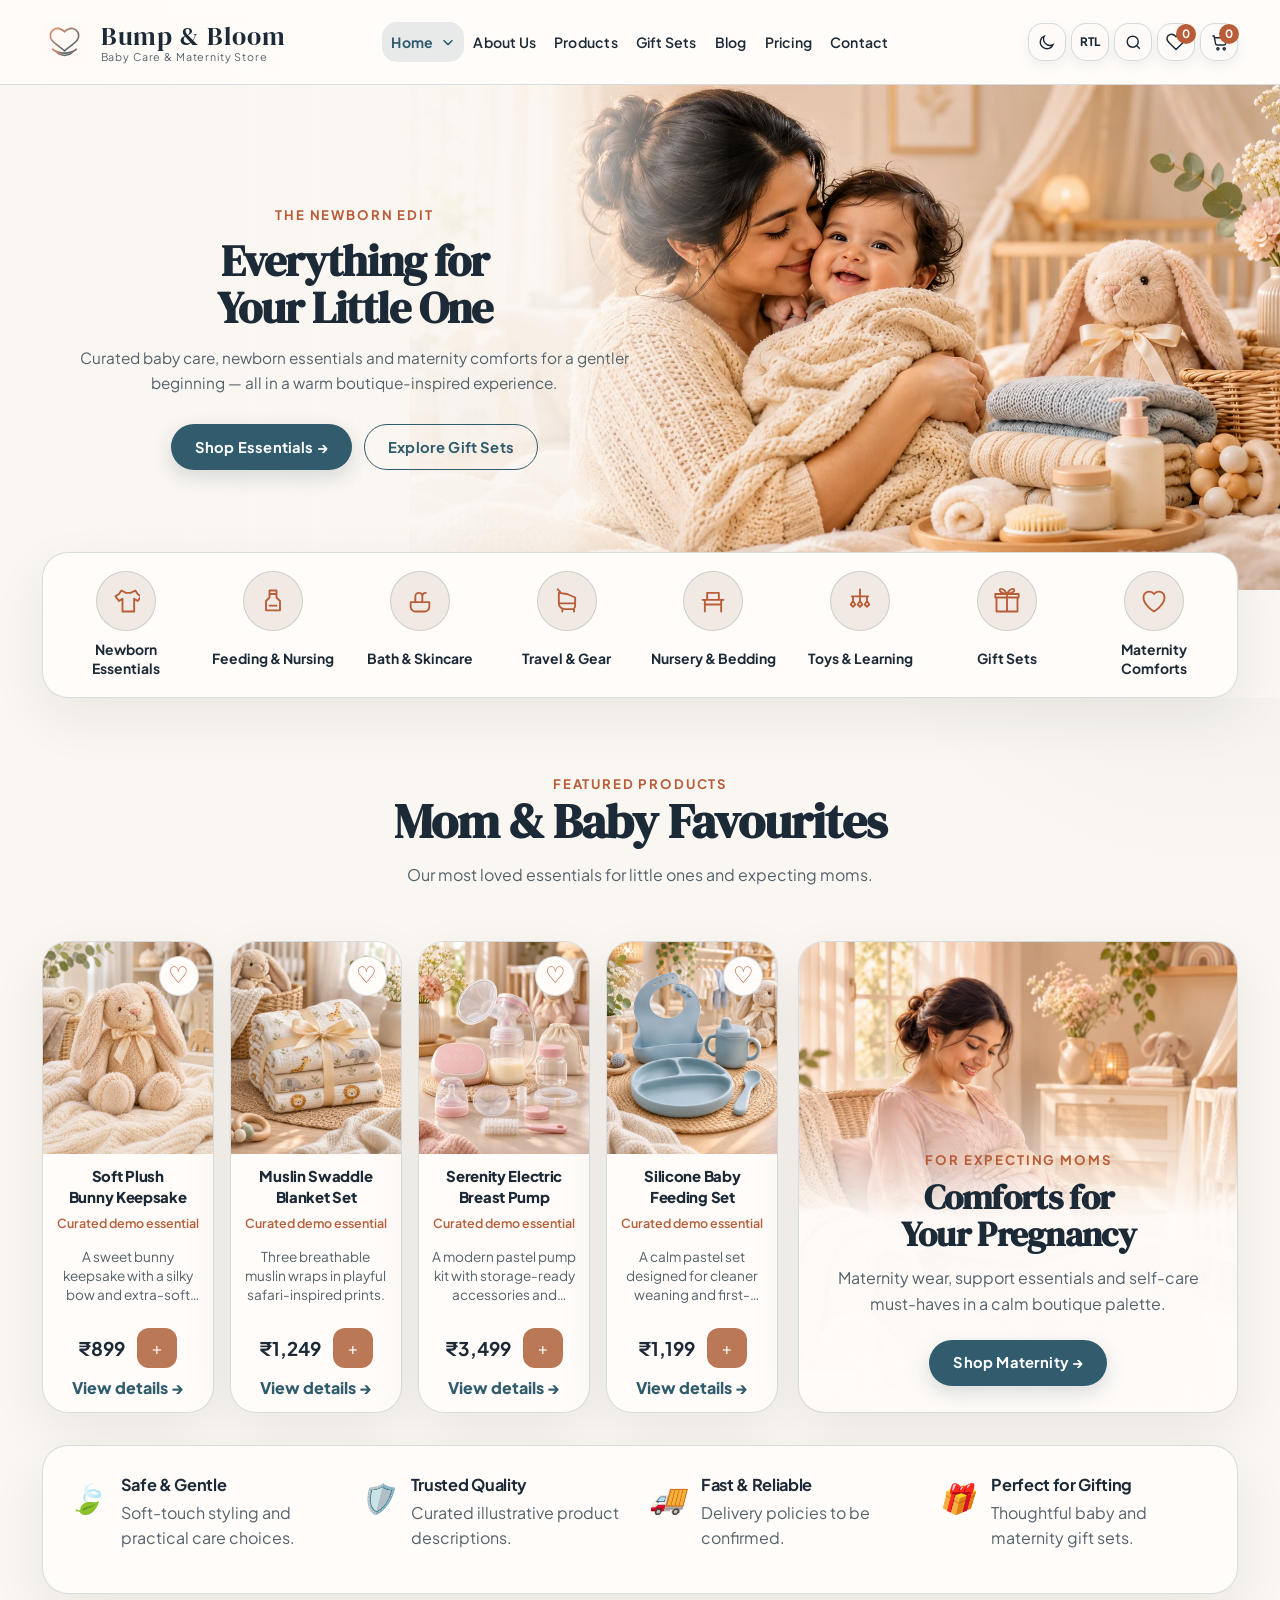
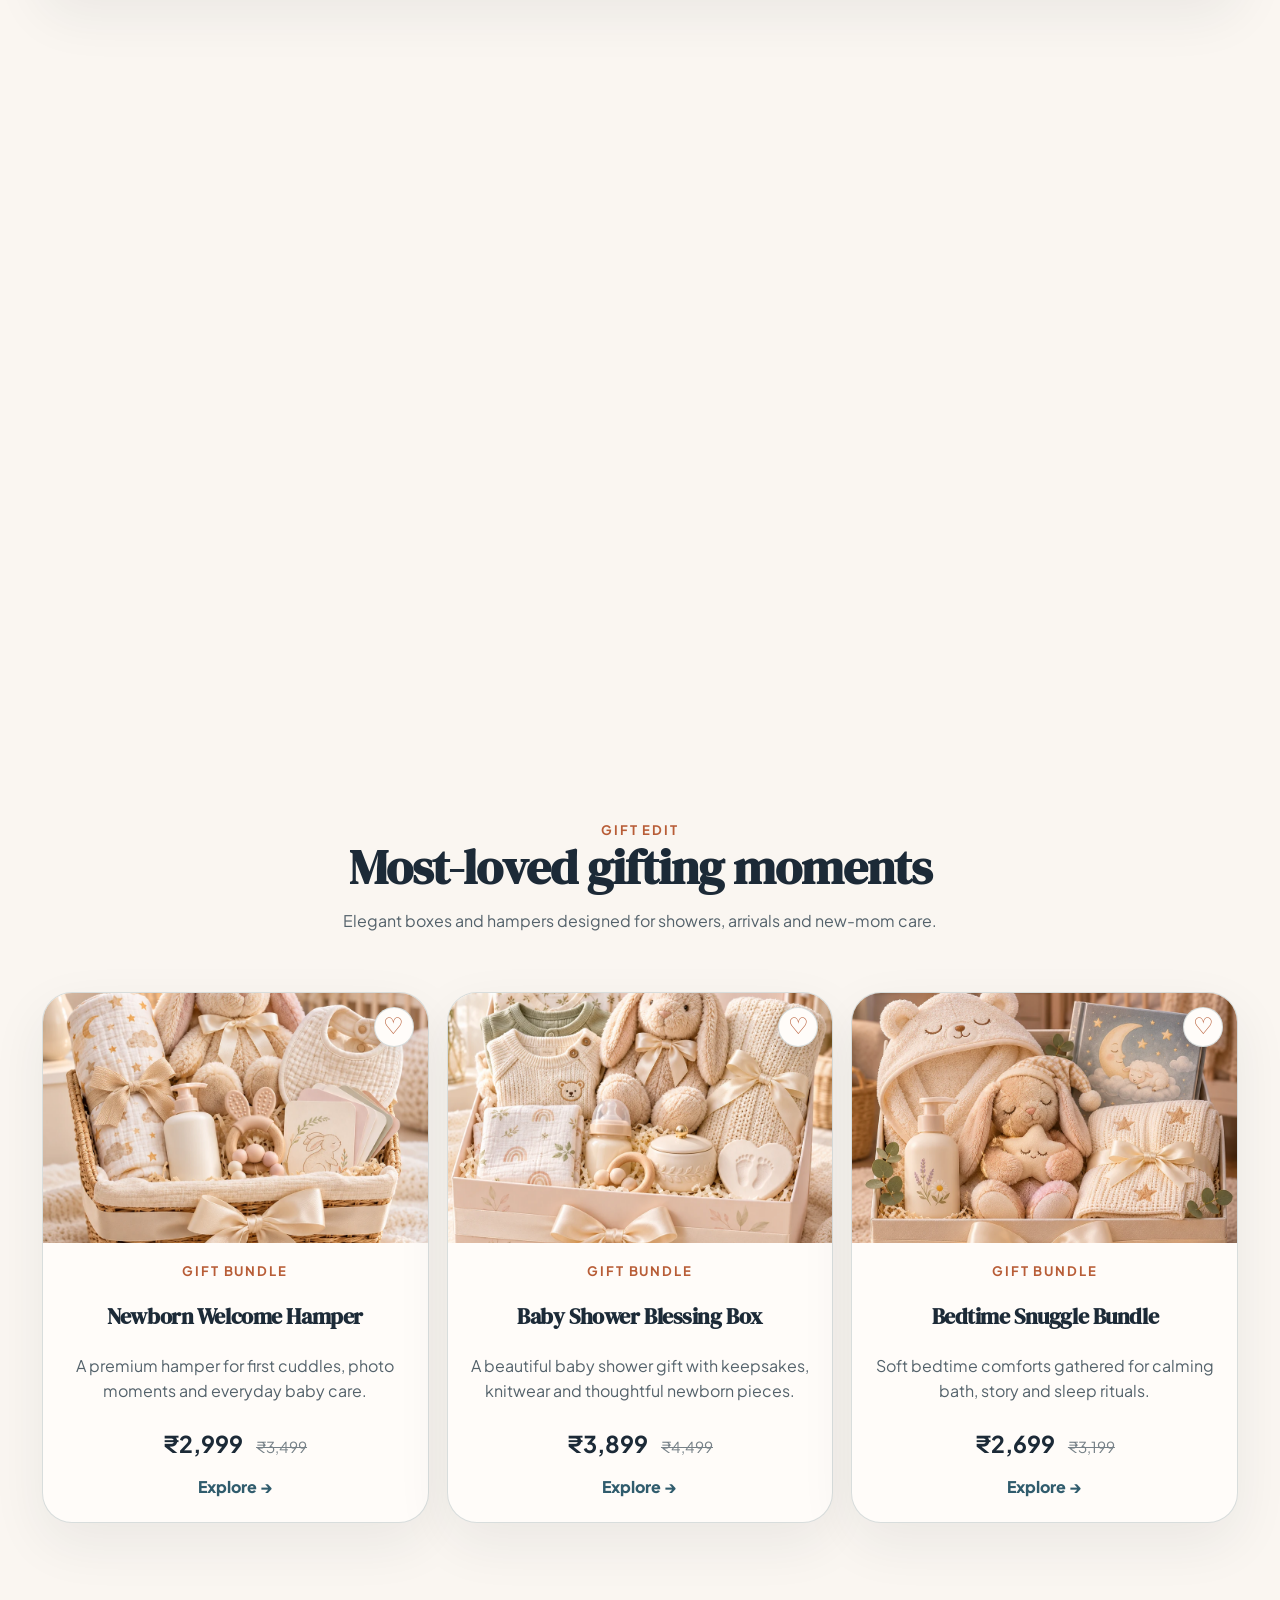
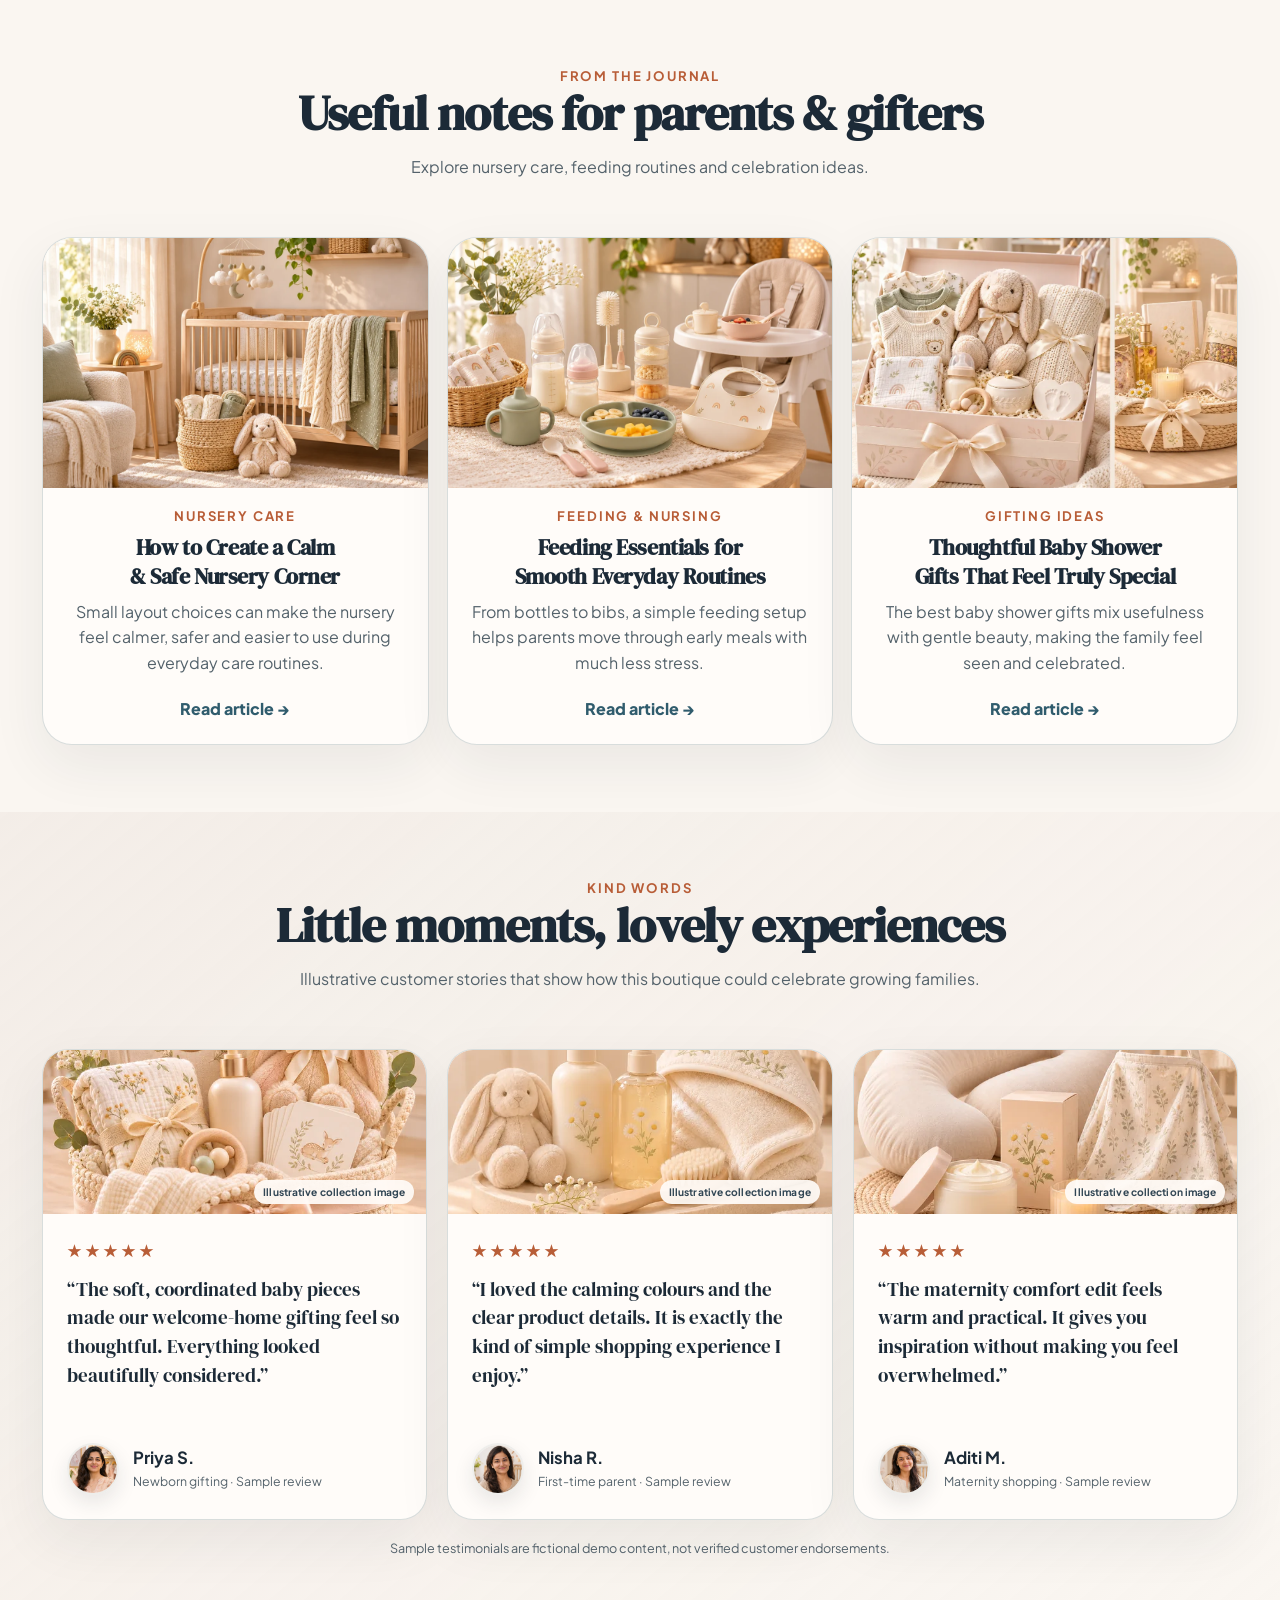
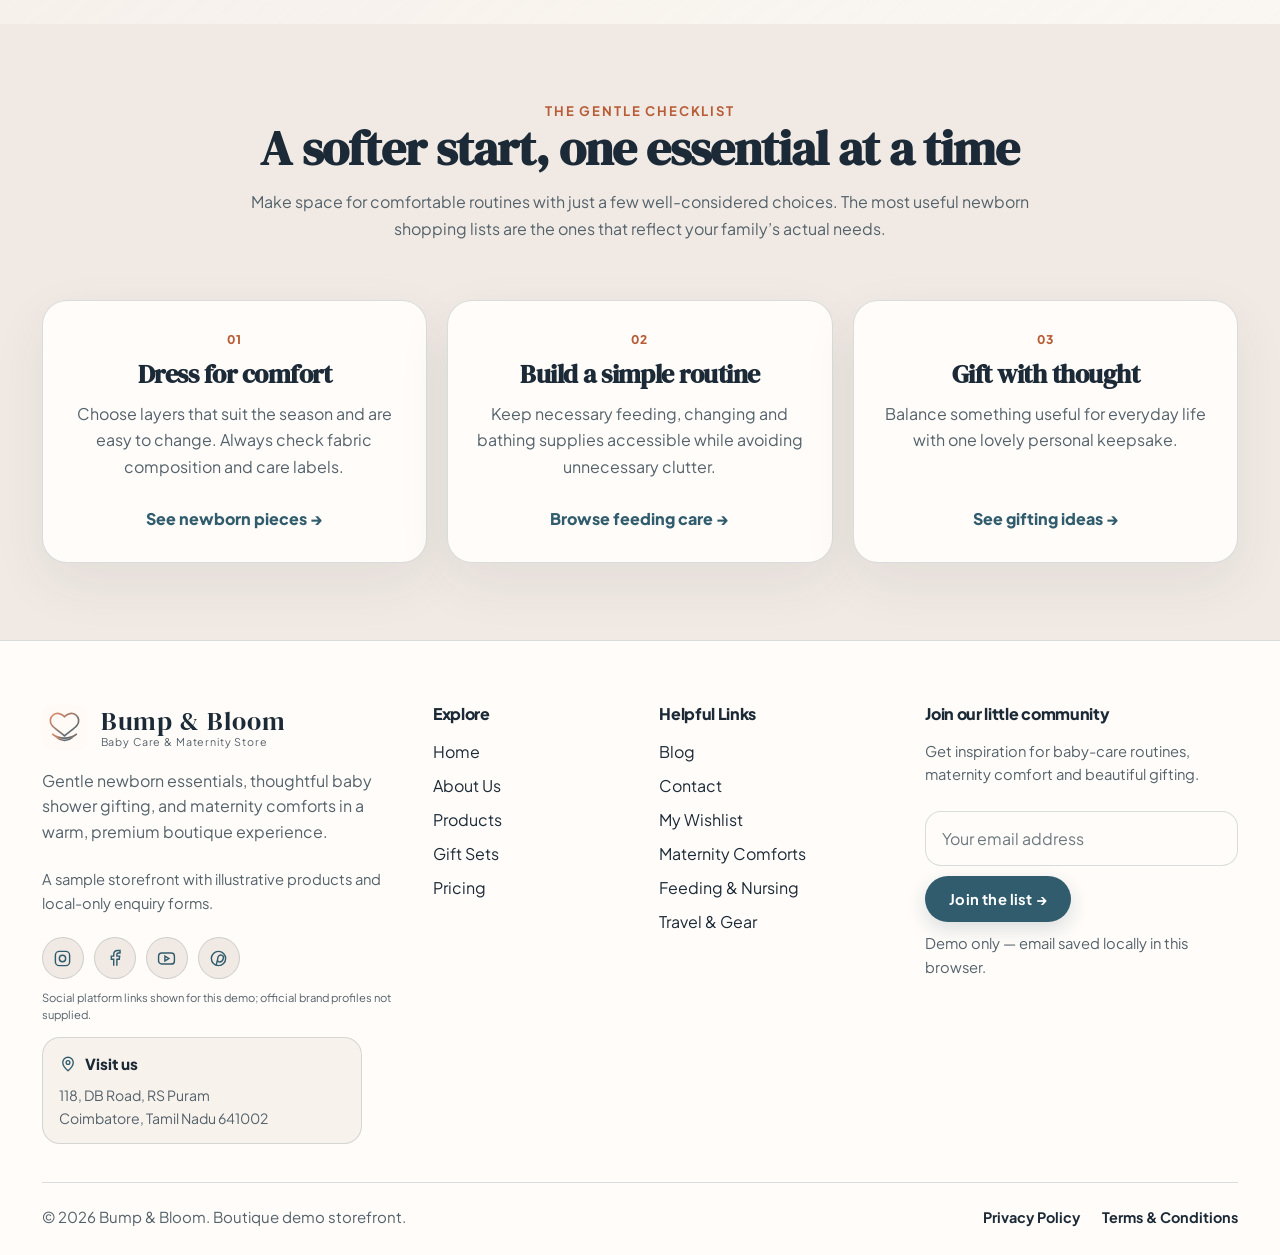
==== commit 8302ac8c: "Add files via upload" ====
--- a/Bump and Bloom/index.html
+++ b/Bump and Bloom/index.html
@@ -12,7 +12,7 @@
 <link crossorigin="" href="https://fonts.gstatic.com" rel="preconnect"/>
 <link href="https://fonts.googleapis.com/css2?family=DM+Serif+Display:ital@0;1&amp;family=Plus+Jakarta+Sans:wght@400;500;600;700;800&amp;display=swap" rel="stylesheet"/>
 <link href="assets/css/style.css" rel="stylesheet"/>
-<link href="assets/css/refinement.css" rel="stylesheet"/><link href="assets/css/premium-update.css" rel="stylesheet"/><link href="assets/css/grand-alignment.css" rel="stylesheet"/><link href="assets/css/site-improvements.css" rel="stylesheet"/>
+<link href="assets/css/refinement.css" rel="stylesheet"/><link href="assets/css/premium-update.css" rel="stylesheet"/><link href="assets/css/grand-alignment.css" rel="stylesheet"/><link href="assets/css/site-improvements.css" rel="stylesheet"/><link href="assets/css/final-qa.css" rel="stylesheet"/>
 <script defer="" src="assets/js/data.js"></script>
 <script defer="" src="assets/js/site.js"></script>
 </head>
@@ -23,7 +23,7 @@
 <section class="section"><div class="section-head center featured-intro"><span class="eyebrow">Featured Products</span><h2>Mom &amp; Baby Favourites</h2><p>Our most loved essentials for little ones and expecting moms.</p></div><div class="container featured-wrap"><div><div class="products-grid" id="homeFeatured"></div></div><aside class="promo-card card reveal aligned-promo"><img alt="Expecting mother in a blush dress seated in a cozy nursery" src="assets/images/promo-maternity.webp"/><div class="promo-body"><span class="eyebrow">For Expecting Moms</span><h2 style="font-size:clamp(2rem,3vw,3rem)">Comforts for Your Pregnancy</h2><p>Maternity wear, support essentials and self-care must-haves in a calm boutique palette.</p><div class="button-row"><a class="btn btn-primary" href="products.html?category=Maternity%20Comforts">Shop Maternity →</a></div></div></aside></div><div class="container mt-5"><div class="card icon-feature-bar reveal"><div class="icon-feature"><i>🍃</i><div><h4>Safe &amp; Gentle</h4><p>Soft-touch styling and practical care choices.</p></div></div><div class="icon-feature"><i>🛡️</i><div><h4>Trusted Quality</h4><p>Curated illustrative product descriptions.</p></div></div><div class="icon-feature"><i>🚚</i><div><h4>Fast &amp; Reliable</h4><p>Delivery policies to be confirmed.</p></div></div><div class="icon-feature"><i>🎁</i><div><h4>Perfect for Gifting</h4><p>Thoughtful baby and maternity gift sets.</p></div></div></div></div></section>
 <section class="section-sm"><div class="container split-banner"><div class="card banner-copy reveal"><span class="eyebrow">Boutique Gifting</span><h2>Curated gift sets for every soft new beginning</h2><p>From baby showers to newborn welcome hampers, Bump &amp; Bloom helps you gift with warmth, polish and care. Every set is styled to feel premium, practical and celebration-ready.</p><div class="button-row"><a class="btn btn-primary" href="gift-sets.html">See Gift Sets</a><a class="btn btn-outline" href="contact.html">Custom gifting</a></div><div class="mini-kpis"><div class="kpi"><strong>8+</strong><span>Signature essentials</span></div><div class="kpi"><strong>6</strong><span>Curated gift bundles</span></div><div class="kpi"><strong>Demo</strong><span>Demo-style handcrafted look</span></div></div></div><div class="banner-image reveal"><img alt="Luxury newborn welcome hamper with plush bunny and baby essentials" src="assets/images/editorial-gift-welcome.webp"/></div></div></section>
 <section class="section"><div class="container"><div class="section-head center"><span class="eyebrow">Gift Edit</span><h2>Most-loved gifting moments</h2><p>Elegant boxes and hampers designed for showers, arrivals and new-mom care.</p></div><div class="gift-grid" id="homeGiftCards"></div></div></section>
-<section class="section-sm"><div class="container"><div class="section-head center"><span class="eyebrow">From the Journal</span><h2>Useful notes for parents &amp; gifters</h2><p>Explore nursery care, feeding routines and celebration ideas.</p></div><div class="article-grid" id="homeArticleCards"></div></div></section><section class="section-sm testimonials-section"><div class="container"><div class="section-head center"><span class="eyebrow">Kind Words</span><h2>Little moments, lovely experiences</h2><p>Illustrative customer stories that show how this boutique could celebrate growing families.</p></div><div class="testimonial-grid"><article class="testimonial-card card reveal"><div aria-label="5 out of 5 stars" class="stars">★★★★★</div><blockquote>“The soft, coordinated baby pieces made our welcome-home gifting feel so thoughtful. Everything looked beautifully considered.”</blockquote><div class="review-signature"><span class="review-initial">P</span><div><strong>Priya S.</strong><small>Newborn gifting · Sample review</small></div></div></article><article class="testimonial-card card reveal"><div aria-label="5 out of 5 stars" class="stars">★★★★★</div><blockquote>“I loved the calming colours and the clear product details. It is exactly the kind of simple shopping experience I enjoy.”</blockquote><div class="review-signature"><span class="review-initial">N</span><div><strong>Nisha R.</strong><small>First-time parent · Sample review</small></div></div></article><article class="testimonial-card card reveal"><div aria-label="5 out of 5 stars" class="stars">★★★★★</div><blockquote>“The maternity comfort edit feels warm and practical. It gives you inspiration without making you feel overwhelmed.”</blockquote><div class="review-signature"><span class="review-initial">A</span><div><strong>Aditi M.</strong><small>Maternity shopping · Sample review</small></div></div></article></div><p class="sample-note">Sample testimonials are fictional demo content, not verified customer endorsements.</p></div></section><section class="section feature-notes"><div class="container"><div class="section-head center"><span class="eyebrow">The gentle checklist</span><h2>A softer start, one essential at a time</h2><p>Make space for comfortable routines with just a few well-considered choices. The most useful newborn shopping lists are the ones that reflect your family’s actual needs.</p></div><div class="advice-grid"><article class="advice-card"><span class="advice-num">01</span><h3>Dress for comfort</h3><p>Choose layers that suit the season and are easy to change. Always check fabric composition and care labels.</p><a class="text-link" href="products.html?category=Newborn%20Essentials">See newborn pieces →</a></article><article class="advice-card"><span class="advice-num">02</span><h3>Build a simple routine</h3><p>Keep necessary feeding, changing and bathing supplies accessible while avoiding unnecessary clutter.</p><a class="text-link" href="products.html?category=Feeding%20%26%20Nursing">Browse feeding care →</a></article><article class="advice-card"><span class="advice-num">03</span><h3>Gift with thought</h3><p>Balance something useful for everyday life with one lovely personal keepsake.</p><a class="text-link" href="gift-sets.html">See gifting ideas →</a></article></div></div></section></main>
+<section class="section-sm"><div class="container"><div class="section-head center"><span class="eyebrow">From the Journal</span><h2>Useful notes for parents &amp; gifters</h2><p>Explore nursery care, feeding routines and celebration ideas.</p></div><div class="article-grid" id="homeArticleCards"></div></div></section><section class="section-sm testimonials-section"><div class="container"><div class="section-head center"><span class="eyebrow">Kind Words</span><h2>Little moments, lovely experiences</h2><p>Illustrative customer stories that show how this boutique could celebrate growing families.</p></div><div class="testimonial-grid"><article class="testimonial-card card reveal"><figure class="review-photo"><img alt="Illustrative newborn welcome gift hamper" loading="lazy" src="assets/images/review-newborn-gifting.webp"/><figcaption>Illustrative collection image</figcaption></figure><div aria-label="5 out of 5 stars" class="stars">★★★★★</div><blockquote>“The soft, coordinated baby pieces made our welcome-home gifting feel so thoughtful. Everything looked beautifully considered.”</blockquote><div class="review-signature"><img class="review-avatar" src="assets/images/review-client-priya.webp" alt="AI-generated portrait of Priya S." loading="lazy"/><div><strong>Priya S.</strong><small>Newborn gifting · Sample review</small></div></div></article><article class="testimonial-card card reveal"><figure class="review-photo"><img alt="Illustrative baby care essentials" loading="lazy" src="assets/images/review-baby-care.webp"/><figcaption>Illustrative collection image</figcaption></figure><div aria-label="5 out of 5 stars" class="stars">★★★★★</div><blockquote>“I loved the calming colours and the clear product details. It is exactly the kind of simple shopping experience I enjoy.”</blockquote><div class="review-signature"><img class="review-avatar" src="assets/images/review-client-nisha.webp" alt="AI-generated portrait of Nisha R." loading="lazy"/><div><strong>Nisha R.</strong><small>First-time parent · Sample review</small></div></div></article><article class="testimonial-card card reveal"><figure class="review-photo"><img alt="Illustrative maternity comfort and self-care essentials" loading="lazy" src="assets/images/review-maternity-comfort.webp"/><figcaption>Illustrative collection image</figcaption></figure><div aria-label="5 out of 5 stars" class="stars">★★★★★</div><blockquote>“The maternity comfort edit feels warm and practical. It gives you inspiration without making you feel overwhelmed.”</blockquote><div class="review-signature"><img class="review-avatar" src="assets/images/review-client-aditi.webp" alt="AI-generated portrait of Aditi M." loading="lazy"/><div><strong>Aditi M.</strong><small>Maternity shopping · Sample review</small></div></div></article></div><p class="sample-note">Sample testimonials are fictional demo content, not verified customer endorsements.</p></div></section><section class="section feature-notes"><div class="container"><div class="section-head center"><span class="eyebrow">The gentle checklist</span><h2>A softer start, one essential at a time</h2><p>Make space for comfortable routines with just a few well-considered choices. The most useful newborn shopping lists are the ones that reflect your family’s actual needs.</p></div><div class="advice-grid"><article class="advice-card"><span class="advice-num">01</span><h3>Dress for comfort</h3><p>Choose layers that suit the season and are easy to change. Always check fabric composition and care labels.</p><a class="text-link" href="products.html?category=Newborn%20Essentials">See newborn pieces →</a></article><article class="advice-card"><span class="advice-num">02</span><h3>Build a simple routine</h3><p>Keep necessary feeding, changing and bathing supplies accessible while avoiding unnecessary clutter.</p><a class="text-link" href="products.html?category=Feeding%20%26%20Nursing">Browse feeding care →</a></article><article class="advice-card"><span class="advice-num">03</span><h3>Gift with thought</h3><p>Balance something useful for everyday life with one lovely personal keepsake.</p><a class="text-link" href="gift-sets.html">See gifting ideas →</a></article></div></div></section></main>
 <div id="siteFooter"></div>
 <div class="sticky-cta-mobile"><a class="btn btn-outline" href="contact.html">Contact</a><a class="btn btn-primary" href="products.html">Shop Now</a></div>
 </body>
--- a/Bump and Bloom/assets/css/site-improvements.css
+++ b/Bump and Bloom/assets/css/site-improvements.css
@@ -206,3 +206,16 @@
 @media (prefers-reduced-motion: reduce){.hero-copy>*,.motion-fade,.hero-visual img{animation:none!important;opacity:1!important;transform:none!important}.motion-lift,.gift-card,.product-card,.article-card,.price-card,.advice-card,.team-card,.testimonial-card,.contact-card,.promo-card,.banner-copy,.banner-image,.icon-feature-bar,.map-card,.site-nav a,.dropdown-trigger,.mobile-drawer a,.btn,.icon-btn,.chip,.faq-item,.info-item,.map-card,.toast,.cat-pill,.kpi,.value-card,.highlight-card,.shop-stage-card,.bundle-note,.gift-card img,.product-card img,.article-card img,.team-card img,.promo-card>img,.banner-image img,.detail-main img{transition:none!important}}
 @media (max-width: 1024px){.contact-hero .hero-copy{padding-right:2rem}}
 @media (max-width: 768px){.contact-hero .hero-visual--portrait img{padding-top:10px;transform:scale(1.02)}.icon-badge{width:50px;height:50px;flex-basis:50px}.info-item{padding:14px 16px;border-radius:18px}}
+
+
+/* testimonial avatar + footer address patch */
+.review-avatar{width:52px;height:52px;flex:none;border-radius:50%;object-fit:cover;display:block;border:2px solid color-mix(in srgb,var(--surface) 55%,var(--border));box-shadow:0 8px 20px rgba(33,42,52,.10)}
+.review-signature{gap:14px;align-items:center}
+.review-signature>div{min-width:0}
+.review-signature strong{font-size:1.05rem}
+.footer-address{margin-top:14px;padding:14px 16px;border:1px solid var(--border);border-radius:18px;background:color-mix(in srgb,var(--surface-2) 70%,transparent);display:grid;gap:8px;max-width:320px}
+.footer-address-head{display:flex;align-items:center;gap:8px;color:var(--text)}
+.footer-address-head svg{color:var(--primary);flex:none}
+.footer-address strong{font-size:.95rem;font-weight:800}
+.footer-address p{margin:0;color:var(--muted);font-size:.88rem;line-height:1.6}
+@media(max-width:768px){.footer-address{max-width:none}.review-avatar{width:48px;height:48px}}
--- a/Bump and Bloom/assets/css/final-qa.css
+++ b/Bump and Bloom/assets/css/final-qa.css
@@ -0,0 +1,92 @@
+/* Bump & Bloom — testing-team fixes and cross-project regression guards */
+[hidden]{display:none!important}
+/* Home 1 featured heading: centered across the full content width, not offset toward the product grid. */
+.featured-intro,.section-head.center.featured-intro{width:min(100% - 2 * var(--page-gutter),860px)!important;max-width:860px!important;margin:0 auto clamp(22px,3vw,38px)!important;display:flex;flex-direction:column;align-items:center;justify-content:center;text-align:center!important;}
+.featured-intro .eyebrow,.featured-intro h2,.featured-intro p{width:100%;text-align:center!important;justify-content:center!important;margin-inline:auto!important}
+/* Reviews use distinct original illustrative collection photos, not invented reviewer headshots. */
+.testimonial-card{padding:0!important;display:flex!important;flex-direction:column!important;align-items:stretch!important;overflow:hidden;min-width:0;height:100%}
+.review-photo{margin:0;position:relative;height:164px;overflow:hidden;background:var(--surface-2)}
+.review-photo img{width:100%;height:100%;object-fit:cover;object-position:center 56%;display:block;transition:transform .45s ease}
+.testimonial-card:hover .review-photo img{transform:scale(1.035)}
+.review-photo figcaption{position:absolute;inset-inline-end:12px;bottom:10px;padding:4px 9px;border-radius:999px;background:rgba(255,251,247,.94);font-size:.64rem;letter-spacing:.01em;font-weight:700;color:#314654}
+.testimonial-card>.stars{padding:23px 24px 0!important;margin-bottom:10px!important}
+.testimonial-card>blockquote{padding:0 24px;margin:0 0 18px!important;min-height:150px;flex:1!important}
+.testimonial-card>.review-signature{margin-top:auto;padding:0 24px 24px}
+/* Interactive heart/favourites */
+.product-thumb{position:relative}
+.badge-heart.wishlist-toggle{position:absolute;z-index:4;inset-block-start:14px;inset-inline-end:14px;width:40px;height:40px;border-radius:50%;border:1px solid var(--border);background:var(--surface);color:var(--accent);display:grid;place-items:center;font-size:1.45rem;font-family:Arial,sans-serif;line-height:1;cursor:pointer;box-shadow:0 4px 14px rgba(26,32,39,.1);transition:background .25s ease,color .25s ease,transform .25s ease;}
+.badge-heart.wishlist-toggle:hover{transform:scale(1.11)!important}
+.badge-heart.wishlist-toggle.is-saved,.wishlist-toggle[aria-pressed="true"]{background:#8a314f;color:white;border-color:#8a314f}
+html[data-theme="dark"] .badge-heart.wishlist-toggle{background:var(--surface);color:var(--accent)}
+html[data-theme="dark"] .badge-heart.wishlist-toggle.is-saved{background:#ba637d;color:#fff}
+.gift-card{position:relative}
+.wishlist-nav-link{position:relative}
+.wishlist-hero{background:var(--bg-soft)}
+.wishlist-heading{font-size:clamp(1.45rem,2.3vw,2rem)}
+.wishlist-toolbar{display:flex;align-items:center;justify-content:space-between;gap:18px;flex-wrap:wrap;margin-bottom:25px}
+.wishlist-grid{grid-template-columns:repeat(4,minmax(0,1fr));gap:16px;align-items:stretch}
+.wishlist-grid>.empty-state{grid-column:1/-1;padding:45px 24px}
+.empty-heart{display:block;font-size:3rem;color:var(--primary);margin-bottom:10px}
+.wishlist-grid .product-card{height:100%}
+.wishlist-grid .gift-card{min-width:0}
+/* Better alignment for product and journal cards. */
+.product-card .product-body{display:flex;flex-direction:column;flex:1}
+.product-card .price-row{margin-top:auto}
+.article-grid{align-items:stretch}
+.article-card{display:flex;flex-direction:column;min-width:0;height:100%}
+.article-card .card-body{display:flex;flex-direction:column;flex:1}
+.article-card .card-body p{min-height:3.2em}
+.article-card .text-link{margin-top:auto;align-self:center}
+.blog-results{min-width:0}
+.blog-results-toolbar{display:flex;justify-content:space-between;gap:12px;align-items:center;flex-wrap:wrap;margin-bottom:18px}
+.blog-results-toolbar p{margin:0}
+.filter-reset{border:0;background:none;cursor:pointer;padding:8px 6px;font-size:.89rem}
+/* Working checkout preview; ensure hidden state wins over section CSS */
+#checkoutPreview[hidden]{display:none!important}
+.cart-preview{padding:clamp(22px,4.6vw,43px);max-width:850px;margin-inline:auto;display:flex;flex-direction:column;gap:10px}
+.cart-preview h2{font-size:clamp(1.65rem,3vw,2.5rem)}
+.preview-items{display:grid;gap:0;margin-top:15px;border:1px solid var(--border);border-radius:18px;overflow:hidden}
+.preview-line{display:flex;justify-content:space-between;align-items:center;gap:20px;padding:14px 17px;border-bottom:1px solid var(--border);background:var(--surface)}
+.preview-line:last-child{border-bottom:0}
+.preview-line small{color:var(--muted);white-space:nowrap}
+.preview-grand-total{border-top:2px solid var(--border);padding-top:16px;display:flex;gap:15px;justify-content:space-between;font-size:1.16rem;color:var(--text)}
+.checkout-actions{align-items:center}
+#cartStatus{min-height:2.5em;margin:0}
+/* Footer: social platforms in branded visual style, authentic links, no claimed official accounts. */
+.footer-social{display:flex;flex-wrap:wrap;gap:10px;margin-top:22px;align-items:center}
+.footer-social a{width:42px;height:42px;border-radius:50%;border:1px solid var(--border);background:var(--bg-soft);color:var(--primary);display:grid;place-items:center;transition:background .25s ease,transform .25s ease,color .25s ease}
+.footer-social a:hover{background:var(--primary);color:white;transform:translateY(-3px)}
+.footer-social svg{width:19px;height:19px;stroke:currentColor}
+.site-footer .footer-social-note{font-size:.7rem;line-height:1.5;max-width:34ch;margin-top:10px;color:var(--muted)}
+/* Regression checks: dropdowns, content padding, headings, accessibility, footer gap */
+select.select{appearance:none;-webkit-appearance:none;padding-inline:16px 46px;min-height:48px;background-image:url("data:image/svg+xml,%3Csvg xmlns='http://www.w3.org/2000/svg' viewBox='0 0 24 24' fill='none' stroke='%23365e71' stroke-width='2' stroke-linecap='round' stroke-linejoin='round'%3E%3Cpath d='m6 9 6 6 6-6'/%3E%3C/svg%3E");background-size:18px;background-position:right 16px center;background-repeat:no-repeat}
+html[data-theme='dark'] select.select{background-image:url("data:image/svg+xml,%3Csvg xmlns='http://www.w3.org/2000/svg' viewBox='0 0 24 24' fill='none' stroke='%23d3e9ec' stroke-width='2' stroke-linecap='round' stroke-linejoin='round'%3E%3Cpath d='m6 9 6 6 6-6'/%3E%3C/svg%3E")}
+html[dir='rtl'] select.select{background-position:left 16px center;padding-inline:46px 16px}
+.section-head h2,.section-head h3{font-style:normal}
+.site-footer{margin-top:0!important}
+main{min-width:0}
+a:focus-visible,button:focus-visible,select:focus-visible,input:focus-visible,textarea:focus-visible{outline:3px solid var(--accent);outline-offset:3px}
+@media(max-width:1300px){.wishlist-grid{grid-template-columns:repeat(3,minmax(0,1fr))}}
+@media(max-width:1024px){.wishlist-grid{grid-template-columns:repeat(2,minmax(0,1fr))}.testimonial-card>blockquote{min-height:0}}
+@media(max-width:768px){.testimonials-section .testimonial-grid{grid-template-columns:1fr!important;max-width:540px!important;margin-inline:auto}.testimonial-card>blockquote{min-height:0}.review-photo{height:190px}.wishlist-grid{grid-template-columns:repeat(2,minmax(0,1fr))}}
+@media(max-width:530px){.wishlist-grid{grid-template-columns:1fr}.wishlist-toolbar{flex-direction:column;align-items:stretch}.wishlist-toolbar .btn{align-self:flex-start}.preview-line{align-items:flex-start}.review-photo{height:165px}}
+@media(prefers-reduced-motion:reduce){.review-photo img,.footer-social a,.wishlist-toggle{transition:none!important}}
+/* Navbar space regression: avoid overlap after adding wishlist link. */
+@media(min-width:1121px) and (max-width:1390px){.nav-actions .nav-cta{display:none!important}.site-nav a,.site-nav .dropdown-trigger{padding-inline:9px!important;font-size:.88rem!important}}
+@media(max-width:480px){.nav-actions .wishlist-nav-link,.nav-actions a[aria-label="Shopping bag"]{display:none!important}}
+
+.site-footer .footer-location{display:flex;align-items:center;gap:7px;margin-top:10px;font-size:.76rem;color:var(--muted)}
+.site-footer .footer-location svg{flex:none;color:var(--primary)}
+
+
+/* testimonial avatar + footer address patch */
+.review-avatar{width:52px;height:52px;flex:none;border-radius:50%;object-fit:cover;display:block;border:2px solid color-mix(in srgb,var(--surface) 55%,var(--border));box-shadow:0 8px 20px rgba(33,42,52,.10)}
+.review-signature{gap:14px;align-items:center}
+.review-signature>div{min-width:0}
+.review-signature strong{font-size:1.05rem}
+.footer-address{margin-top:14px;padding:14px 16px;border:1px solid var(--border);border-radius:18px;background:color-mix(in srgb,var(--surface-2) 70%,transparent);display:grid;gap:8px;max-width:320px}
+.footer-address-head{display:flex;align-items:center;gap:8px;color:var(--text)}
+.footer-address-head svg{color:var(--primary);flex:none}
+.footer-address strong{font-size:.95rem;font-weight:800}
+.footer-address p{margin:0;color:var(--muted);font-size:.88rem;line-height:1.6}
+@media(max-width:768px){.footer-address{max-width:none}.review-avatar{width:48px;height:48px}}
